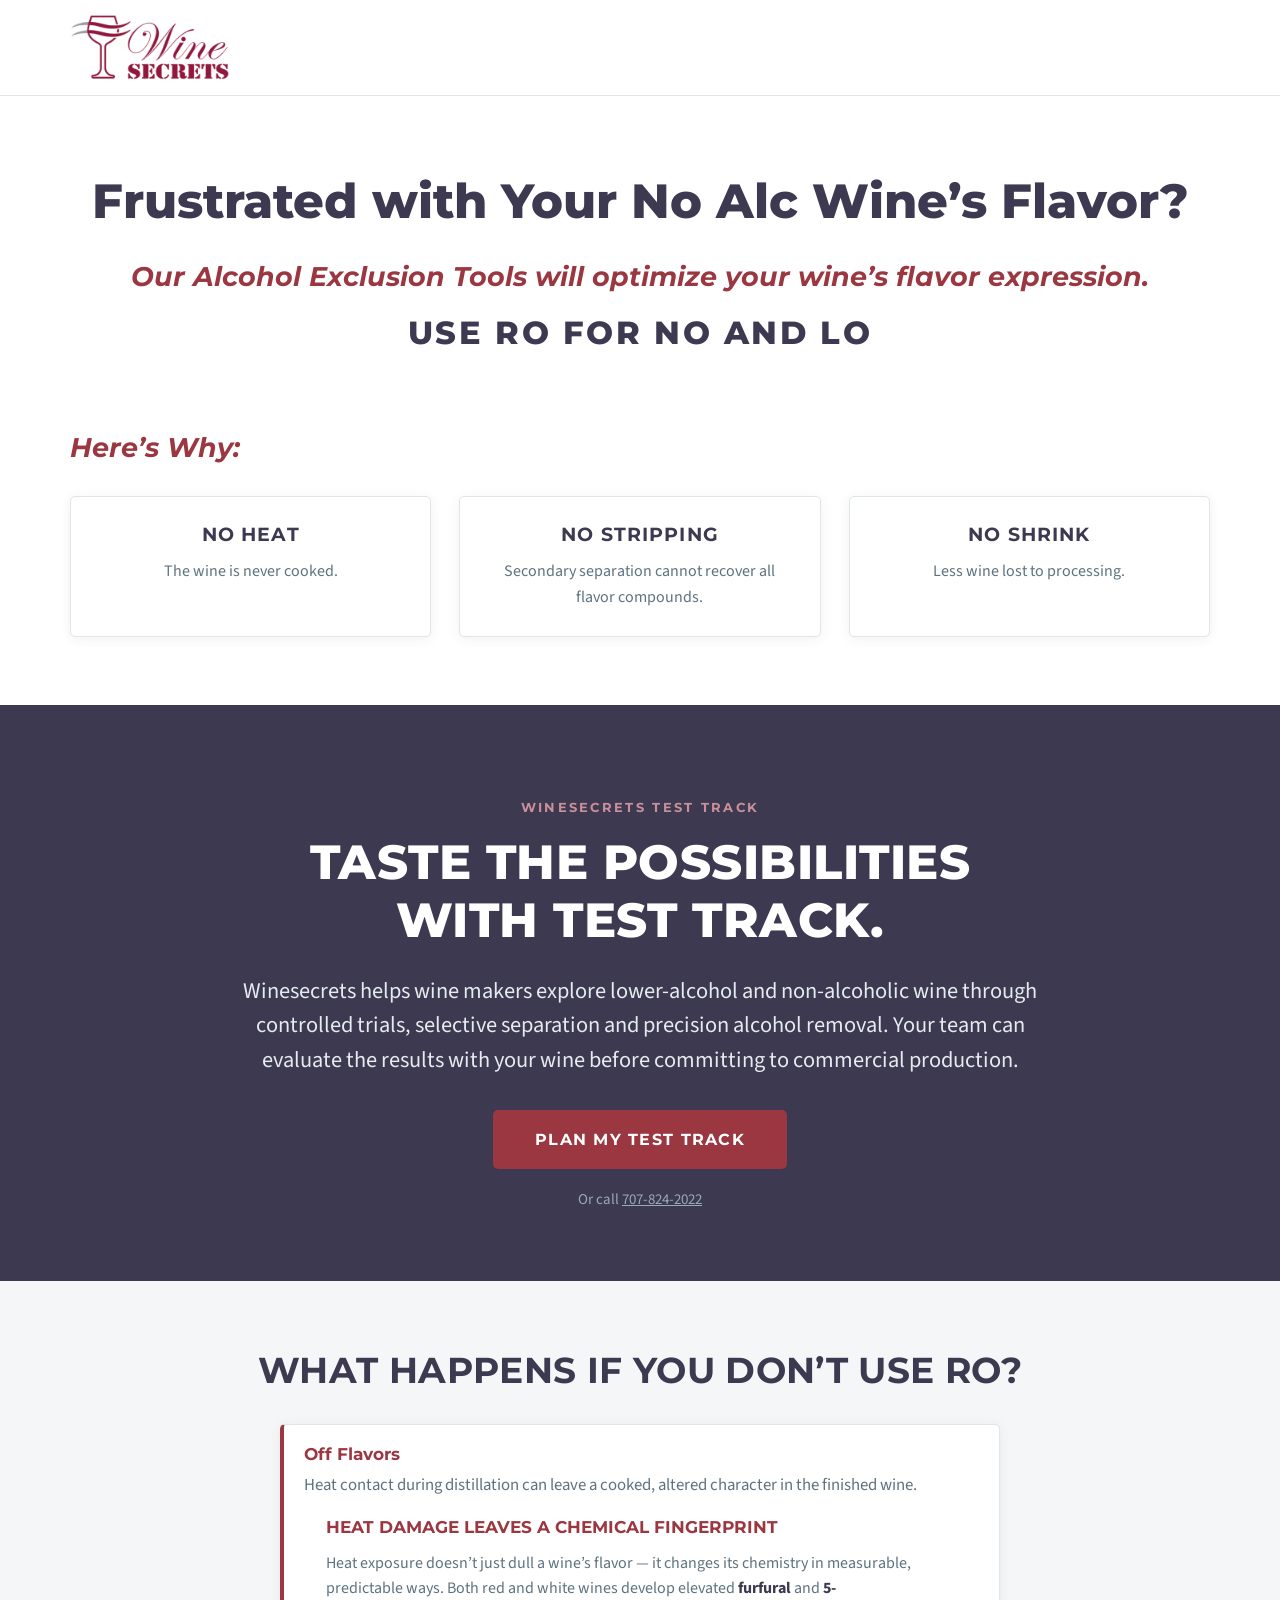
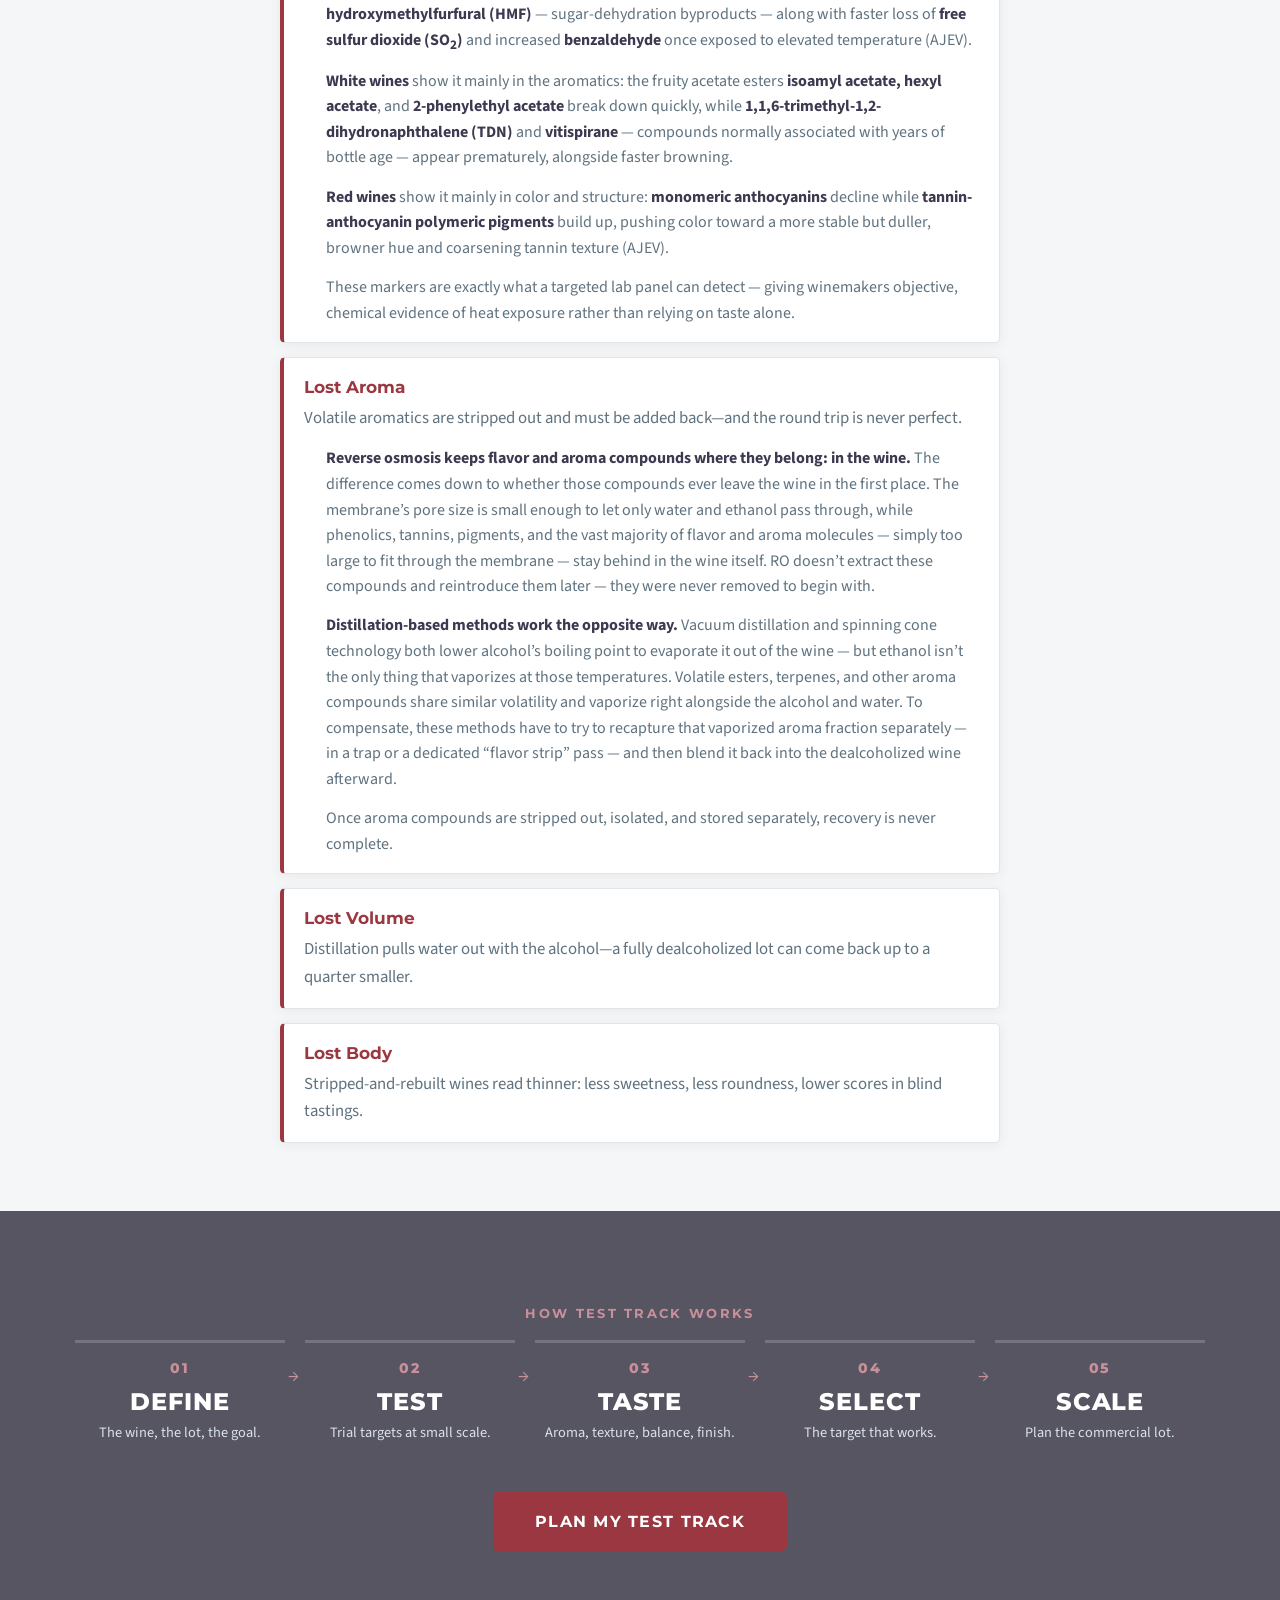
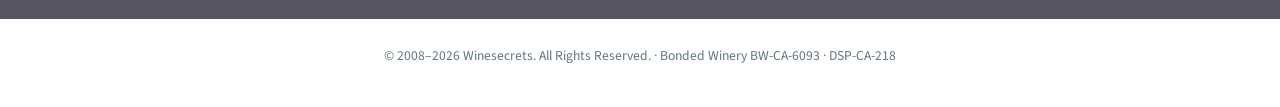
==== tools.html @ 54239012 "Sub line: 'flavor expression' Co-Authored-By: Claude Opus 5 <noreply@anthropic.com>" ====
<!DOCTYPE html>
<html lang="en">
<head>
<meta charset="utf-8">
<meta name="viewport" content="width=device-width, initial-scale=1">
<title>Alcohol Exclusion Tools | Use RO for No and Lo | Winesecrets</title>
<meta name="description" content="Dissatisfied with no-alcohol wine flavor quality? Winesecrets Alcohol Exclusion Tools: RO-based alcohol removal with no heat, no stripping, no shrink.">
<!--
  LOCAL PROTOTYPE — simplified "Alcohol Exclusion Tools" one-pager.
  Shares branding/styles with index.html. Claims marked [VERIFY ...] require signoff.
-->
<link rel="icon" type="image/svg+xml" href="assets/favicon.svg">
<link rel="icon" type="image/png" sizes="32x32" href="assets/favicon-32.png">
<link rel="apple-touch-icon" href="assets/apple-touch-icon.png">
<link rel="preconnect" href="https://fonts.googleapis.com">
<link rel="preconnect" href="https://fonts.gstatic.com" crossorigin>
<link href="https://fonts.googleapis.com/css2?family=Montserrat:wght@400;600;700;800&family=Source+Sans+3:wght@400;600;700&display=swap" rel="stylesheet">
<link rel="stylesheet" href="css/styles.css?v=20260904x">
<style>
  .ws-tools-hero { padding: clamp(44px, 6vw, 80px) 0 clamp(20px, 3vw, 36px); text-align: center; }
  .ws-tools-hero h1 {
    color: var(--ws-brand-secondary);
    font-weight: 800;
    font-size: clamp(1.7rem, 4.2vw, 3rem);
    margin-bottom: 0.5em;
  }
  .ws-tools-hero .ws-tools-sub {
    font-family: var(--font-heading);
    color: var(--ws-brand-primary);
    font-weight: 700;
    font-style: italic;
    font-size: clamp(1.21rem, 2.52vw, 1.68rem);  /* 5% up */
    margin: 0 0 0.5rem;
  }
  .ws-tools-hero .ws-tools-tag {
    font-family: var(--font-heading);
    color: var(--ws-brand-secondary);
    font-weight: 800;
    font-size: clamp(1.3rem, 3vw, 2rem);
    letter-spacing: 0.08em;
    text-transform: uppercase;
    margin: 0;
  }
  /* matches .ws-tools-sub (hero flavor line) */
  .ws-tools-why {
    text-align: left;
    margin-bottom: 0;
    font-family: var(--font-heading);
    color: var(--ws-brand-primary);
    font-weight: 700;
    font-style: italic;
    font-size: clamp(1.21rem, 2.52vw, 1.68rem);
    text-transform: none;
    letter-spacing: normal;
  }
  .ws-tools-benefits .ws-nolo-card { text-align: center; }
  .ws-tools-benefits .ws-nolo-card h3 { color: var(--ws-brand-secondary); font-size: 1.2rem; }
  .ws-tools-negatives h2 { text-align: center; }
  .ws-tools-negatives ul {
    list-style: none; margin: 2rem auto 0; padding: 0;
    max-width: 720px;
    display: grid; gap: 14px;
  }
  .ws-tools-negatives li {
    background: var(--ws-bg);
    border: 1px solid var(--ws-border);
    border-left: 4px solid var(--ws-brand-primary);
    border-radius: var(--ws-radius);
    box-shadow: var(--ws-shadow);
    padding: 16px 20px;
    font-size: 1.05rem;
  }
  /* detail copy carried inside a bullet card, below its lead-in line — indented
     so it reads as nested detail rather than a run-on of the lead line */
  .ws-tools-negatives li > h3 {
    font-family: var(--font-heading);
    color: var(--ws-brand-primary);
    font-size: 1.05rem;
    font-weight: 700;
    margin: 1.1rem 0 0.5rem;
    padding-left: 22px;
  }
  .ws-tools-negatives li > p {
    margin: 0.85rem 0 0;
    padding-left: 22px;
    line-height: 1.6;
    font-size: 1rem;
  }
  .ws-tools-negatives li p strong { color: var(--ws-brand-secondary); }
  @media (max-width: 700px) {
    .ws-tools-negatives li > h3,
    .ws-tools-negatives li > p { padding-left: 0; }
  }
  /* Direct child only: the bullet's own lead-in label ("Off Flavors", "Lost
     Aroma"). Bold terms in the detail copy sit inside <p>, so they stay inline
     instead of each breaking onto its own line. */
  .ws-tools-negatives li > strong {
    font-family: var(--font-heading);
    color: var(--ws-brand-primary);
    display: block; margin-bottom: 0.2rem;
  }
  .ws-tools-callline { font-size: 0.935rem; }  /* 10% up from .ws-nolo-microcopy */
  /* Bottom band is the middle band's blue, grayed: same 248deg hue as
     --ws-brand-secondary #3c3950, saturation 17% -> 7%, lightness 27% -> 36%. */
  .ws-tools-stepsband { background: #575562; }
  .ws-tools-stepsband .ws-nolo-testtrack__steps small { color: #dae2e7; }
  .ws-tools-footer { text-align: center; padding: 26px 0; color: var(--ws-text-muted); font-size: 0.85rem; }
</style>
</head>
<body>

<!-- ============ HEADER (minimal) ============ -->
<header class="ws-nolo-header">
  <div class="ws-nolo-header__inner">
    <a class="ws-nolo-header__logo" href="https://winesecrets.com/">
      <img src="assets/logo.png" alt="Winesecrets" width="160" height="67">
    </a>
  </div>
</header>

<main id="main">

<!-- ============ QUESTION HERO ============ -->
<section class="ws-tools-hero">
  <div class="ws-nolo-container">
    <h1>Frustrated with Your No&nbsp;Alc Wine&rsquo;s Flavor?</h1>
    <p class="ws-tools-sub">Our Alcohol Exclusion Tools will optimize your wine&rsquo;s flavor expression.</p>
    <p class="ws-tools-tag">Use RO for No and Lo</p>
  </div>
</section>

<!-- ============ THREE BENEFITS ============ -->
<section class="ws-nolo-section ws-tools-benefits" style="padding-top: clamp(20px, 3vw, 36px);">
  <div class="ws-nolo-container">
    <h2 class="ws-tools-why">Here&rsquo;s Why:</h2>
    <div class="ws-nolo-cardgrid ws-nolo-cardgrid--3">
      <article class="ws-nolo-card">
        <h3>No Heat</h3>
        <p>The wine is never cooked.</p>
      </article>
      <article class="ws-nolo-card">
        <h3>No Stripping</h3>
        <p>Secondary separation cannot recover all flavor compounds.</p>
      </article>
      <article class="ws-nolo-card">
        <h3>No Shrink</h3>
        <p>Less wine lost to processing.</p>
      </article>
    </div>
  </div>
</section>

<!-- ============ TEST TRACK ============ -->
<section class="ws-nolo-section ws-nolo-testtrack" id="test-track">
  <div class="ws-nolo-container ws-nolo-center">
    <p class="ws-nolo-eyebrow ws-nolo-eyebrow--ondark">Winesecrets Test Track</p>
    <h2 class="ws-nolo-testtrack__title">Taste the possibilities<br>with Test Track.</h2>
    <p class="ws-nolo-testtrack__lead">Winesecrets helps wine makers explore lower-alcohol and non-alcoholic wine through controlled trials, selective separation and precision alcohol removal. Your team can evaluate the results with your wine before committing to commercial production.</p>
    <button type="button" class="ws-nolo-btn ws-nolo-btn--primary ws-nolo-btn--lg ws-tools-tt-open">Plan My Test Track</button>
    <p class="ws-nolo-microcopy ws-nolo-microcopy--ondark ws-tools-callline">Or call <a href="tel:+17078242022" style="color:inherit">707-824-2022</a></p>
  </div>
</section>

<!-- ============ WHAT IF YOU DON'T USE RO ============ -->
<section class="ws-nolo-section ws-nolo-section--soft ws-tools-negatives">
  <div class="ws-nolo-container">
    <h2>What happens if you don&rsquo;t use RO?</h2>
    <!-- [VERIFY MARKETING] implicit contrast with heat-based distillation dealcoholization; no competitor tech named. -->
    <ul>
      <!-- [VERIFY MARKETING] Chemistry supplied by the client, cited to AJEV
           (Am. J. Enol. Vitic.). Confirm citations before production use. -->
      <li><strong>Off Flavors</strong>Heat contact during distillation can leave a cooked, altered character in the finished wine.
        <h3>Heat Damage Leaves a Chemical Fingerprint</h3>
        <p>Heat exposure doesn&rsquo;t just dull a wine&rsquo;s flavor &mdash; it changes its chemistry in measurable, predictable ways. Both red and white wines develop elevated <strong>furfural</strong> and <strong>5-hydroxymethylfurfural (HMF)</strong> &mdash; sugar-dehydration byproducts &mdash; along with faster loss of <strong>free sulfur dioxide (SO<sub>2</sub>)</strong> and increased <strong>benzaldehyde</strong> once exposed to elevated temperature (AJEV).</p>
        <p><strong>White wines</strong> show it mainly in the aromatics: the fruity acetate esters <strong>isoamyl acetate, hexyl acetate</strong>, and <strong>2-phenylethyl acetate</strong> break down quickly, while <strong>1,1,6-trimethyl-1,2-dihydronaphthalene (TDN)</strong> and <strong>vitispirane</strong> &mdash; compounds normally associated with years of bottle age &mdash; appear prematurely, alongside faster browning.</p>
        <p><strong>Red wines</strong> show it mainly in color and structure: <strong>monomeric anthocyanins</strong> decline while <strong>tannin-anthocyanin polymeric pigments</strong> build up, pushing color toward a more stable but duller, browner hue and coarsening tannin texture (AJEV).</p>
        <p>These markers are exactly what a targeted lab panel can detect &mdash; giving winemakers objective, chemical evidence of heat exposure rather than relying on taste alone.</p>
      </li>
      <!-- [VERIFY MARKETING] RO-vs-distillation mechanism copy supplied verbatim by
           the owner, who directed on 2026-09-08 that it run as written. NOTE: this
           names "spinning cone technology" on-page, a deliberate exception to the
           no-competitor-tech copy rule in CLAUDE.md. Do not "fix" it silently. -->
      <li><strong>Lost Aroma</strong>Volatile aromatics are stripped out and must be added back&mdash;and the round trip is never perfect.
        <p><strong>Reverse osmosis keeps flavor and aroma compounds where they belong: in the wine.</strong> The difference comes down to whether those compounds ever leave the wine in the first place. The membrane&rsquo;s pore size is small enough to let only water and ethanol pass through, while phenolics, tannins, pigments, and the vast majority of flavor and aroma molecules &mdash; simply too large to fit through the membrane &mdash; stay behind in the wine itself. RO doesn&rsquo;t extract these compounds and reintroduce them later &mdash; they were never removed to begin with.</p>
        <p><strong>Distillation-based methods work the opposite way.</strong> Vacuum distillation and spinning cone technology both lower alcohol&rsquo;s boiling point to evaporate it out of the wine &mdash; but ethanol isn&rsquo;t the only thing that vaporizes at those temperatures. Volatile esters, terpenes, and other aroma compounds share similar volatility and vaporize right alongside the alcohol and water. To compensate, these methods have to try to recapture that vaporized aroma fraction separately &mdash; in a trap or a dedicated &ldquo;flavor strip&rdquo; pass &mdash; and then blend it back into the dealcoholized wine afterward.</p>
        <p>Once aroma compounds are stripped out, isolated, and stored separately, recovery is never complete.</p>
      </li>
      <!-- [SOURCES] Volume: Foods/Compr. Rev. Food Sci. reviews (PMC12004437: SCC volume drops to ~75% at <0.5% ABV vs ~no loss for membrane routes).
           Body: Akhtar et al. 2025 review (PMC12004437) + IVES Technical Reviews sensory trials: SCC wines showed reduced sweetness/body, lower hedonic ratings; RO versions preferred blind. -->
      <li><strong>Lost Volume</strong>Distillation pulls water out with the alcohol&mdash;a fully dealcoholized lot can come back up to a quarter smaller.</li>
      <li><strong>Lost Body</strong>Stripped-and-rebuilt wines read thinner: less sweetness, less roundness, lower scores in blind tastings.</li>
    </ul>
  </div>
</section>

<!-- ============ TEST TRACK STEPS + SECOND CTA ============ -->
<section class="ws-nolo-section ws-nolo-testtrack ws-tools-stepsband">
  <div class="ws-nolo-container ws-nolo-center">
    <p class="ws-nolo-eyebrow ws-nolo-eyebrow--ondark">How Test Track Works</p>
    <ol class="ws-nolo-testtrack__steps">
      <li><span class="ws-nolo-testtrack__num" aria-hidden="true">01</span><strong>Define</strong><small>The wine, the lot, the goal.</small></li>
      <li><span class="ws-nolo-testtrack__num" aria-hidden="true">02</span><strong>Test</strong><small>Trial targets at small scale.</small></li>
      <li><span class="ws-nolo-testtrack__num" aria-hidden="true">03</span><strong>Taste</strong><small>Aroma, texture, balance, finish.</small></li>
      <li><span class="ws-nolo-testtrack__num" aria-hidden="true">04</span><strong>Select</strong><small>The target that works.</small></li>
      <li><span class="ws-nolo-testtrack__num" aria-hidden="true">05</span><strong>Scale</strong><small>Plan the commercial lot.</small></li>
    </ol>
    <button type="button" class="ws-nolo-btn ws-nolo-btn--primary ws-nolo-btn--lg ws-tools-tt-open">Plan My Test Track</button>
  </div>
</section>


</main>

<footer class="ws-tools-footer">
  <div class="ws-nolo-container">
    <p>&copy; 2008&ndash;2026 Winesecrets. All Rights Reserved. &middot; Bonded Winery BW-CA-6093 &middot; DSP-CA-218</p>
  </div>
</footer>

<dialog class="ws-nolo-modal ws-nolo-modal--testtrack" id="ws-nolo-testtrack-modal" aria-labelledby="ws-nolo-tt-title">
  <form method="dialog" class="ws-nolo-modal__close-form"><button class="ws-nolo-modal__close" aria-label="Close">&times;</button></form>
  <div class="ws-nolo-modal__body" id="ws-nolo-tt-body">
    <p class="ws-nolo-eyebrow">Winesecrets Test Track</p>
    <h3 class="ws-nolo-modal__title" id="ws-nolo-tt-title">Prototype your No/Lo wine.</h3>
    <p>Bench trials run with the same technology as full-scale treatment&mdash;so your team can taste your own wine at selected alcohol targets before committing the lot.</p>
    <form id="ws-nolo-tt-form" novalidate>
      <div class="ws-nolo-field"><label for="ws-tt-name">Name <span aria-hidden="true">*</span></label><input id="ws-tt-name" name="name" type="text" autocomplete="name" required></div>
      <div class="ws-nolo-field"><label for="ws-tt-company">Winery / Company <span aria-hidden="true">*</span></label><input id="ws-tt-company" name="company" type="text" autocomplete="organization" required></div>
      <div class="ws-nolo-field"><label for="ws-tt-email">Email <span aria-hidden="true">*</span></label><input id="ws-tt-email" name="email" type="email" autocomplete="email" required></div>
      <div class="ws-nolo-field"><label for="ws-tt-phone">Phone</label><input id="ws-tt-phone" name="phone" type="tel" autocomplete="tel"></div>
      <div class="ws-nolo-field"><label for="ws-tt-notes">About the wine and target(s)</label><textarea id="ws-tt-notes" name="notes" rows="3"></textarea></div>
      <p class="ws-nolo-error" id="ws-nolo-tt-error" role="alert" hidden>Please complete the required name, winery and email fields.</p>
      <button type="submit" class="ws-nolo-btn ws-nolo-btn--primary">Request My Test Track Kit</button>
    </form>
    <p class="ws-nolo-faq-contact">Prefer to start by phone or email? Call <a href="tel:+17078242022">707-824-2022</a> or email <a href="mailto:eric@winesecrets.com">eric@winesecrets.com</a>.</p>
  </div>
  <div class="ws-nolo-modal__body" id="ws-nolo-tt-success" hidden>
    <h3 class="ws-nolo-modal__title">Local prototype</h3>
    <p>Your Test Track request is ready. In production, this action will send your request&mdash;with your project brief attached&mdash;to Winesecrets.</p>
    <p class="ws-nolo-microcopy">Mock submission payload (also logged to the browser console):</p>
    <pre class="ws-nolo-payload" id="ws-nolo-tt-payload"></pre>
    <form method="dialog"><button class="ws-nolo-btn ws-nolo-btn--secondary">Close</button></form>
  </div>
</dialog>

<script>
/* Self-contained Test Track modal wiring (this page has no planner/visitor JS). */
(function () {
  var dlg = document.getElementById("ws-nolo-testtrack-modal");
  var form = document.getElementById("ws-nolo-tt-form");
  var body = document.getElementById("ws-nolo-tt-body");
  var success = document.getElementById("ws-nolo-tt-success");
  var err = document.getElementById("ws-nolo-tt-error");

  Array.prototype.forEach.call(document.querySelectorAll(".ws-tools-tt-open"), function (btn) {
    btn.addEventListener("click", function () {
      body.hidden = false;
      success.hidden = true;
      if (!dlg.open) {
        if (typeof dlg.showModal === "function") dlg.showModal();
        else dlg.setAttribute("open", "");
      }
      var title = document.getElementById("ws-nolo-tt-title");
      title.setAttribute("tabindex", "-1");
      title.focus();
    });
  });

  form.addEventListener("submit", function (e) {
    e.preventDefault();
    var name = form.elements.name.value.trim();
    var company = form.elements.company.value.trim();
    var email = form.elements.email.value.trim();
    if (!name || !company || !email) {
      [["name", name], ["company", company], ["email", email]].forEach(function (pair) {
        var input = form.elements[pair[0]];
        if (!pair[1]) input.setAttribute("aria-invalid", "true");
        else input.removeAttribute("aria-invalid");
        input.closest(".ws-nolo-field").classList.toggle("has-error", !pair[1]);
      });
      err.hidden = false;
      return;
    }
    err.hidden = true;
    var payload = {
      contact: { name: name, company: company, email: email, phone: form.elements.phone.value.trim(), note: form.elements.notes.value.trim() },
      campaign: "use-ro-for-lo-or-no",
      source: "alcohol-exclusion-tools"
    };
    console.log("MOCK SUBMISSION", payload);
    body.hidden = true;
    success.hidden = false;
    document.getElementById("ws-nolo-tt-payload").textContent = JSON.stringify(payload, null, 2);
    form.reset();
  });
})();
</script>

</body>
</html>
---- css/styles.css ----
/* ============================================================
   Winesecrets — Use RO for Lo or No — prototype styles
   Brand tokens sampled from winesecrets.com production CSS
   (2026-08-11). Re-verify values during WordPress integration.
   All campaign classes are namespaced ws-nolo- per spec §41.
   ============================================================ */

:root {
  /* Sampled from production site */
  --ws-brand-primary: #9b3741;        /* Winesecrets burgundy (logo, h3) */
  --ws-brand-primary-dark: #7e2c35;
  --ws-brand-secondary: #3c3950;      /* heading slate */
  --ws-text: #5f727f;                 /* body slate-gray */
  --ws-text-muted: #64757f;           /* darkened from sampled #99a9b5 to pass 4.5:1 AA on white and #f4f6f7 */
  --ws-muted-on-dark: #99a9b5;        /* original sampled muted — dark footer only */
  --ws-bg: #ffffff;
  --ws-bg-soft: #f4f6f7;
  --ws-bg-softer: #f0f3f2;
  --ws-border: #dfe5e8;
  --ws-border-strong: #d4dee1;
  --ws-accent: #9b3741;
  --ws-focus: #3858e9;                /* accessible focus ring */
  --ws-blue: #2e6fd6;                 /* hero statement blue */

  --font-heading: "Montserrat", "Helvetica Neue", Arial, sans-serif;
  --font-body: "Source Sans 3", "Source Sans Pro", Arial, sans-serif;

  --ws-container: 1220px;
  --ws-reading: 740px;
  --ws-radius: 5px;
  --ws-shadow: 0 2px 12px rgba(60, 57, 80, 0.07);
  --ws-section-pad: clamp(36px, 5.5vw, 68px); /* compressed from 48–104px to shorten total scroll */
}

/* ---------- reset-ish ---------- */
*, *::before, *::after { box-sizing: border-box; }
/* JS-managed hidden must always win over layout display rules
   (e.g. .ws-nolo-subfields--row { display:flex }). */
[hidden] { display: none !important; }
html { scroll-behavior: smooth; }
@media (prefers-reduced-motion: reduce) {
  html { scroll-behavior: auto; }
  *, *::before, *::after { animation-duration: 0.001s !important; transition-duration: 0.001s !important; }
}
body {
  margin: 0;
  font-family: var(--font-body);
  font-size: 1.125rem;
  line-height: 1.65;
  color: var(--ws-text);
  background: var(--ws-bg);
  -webkit-font-smoothing: antialiased;
}
img { max-width: 100%; height: auto; }
h1, h2, h3, h4 { font-family: var(--font-heading); line-height: 1.2; margin: 0 0 0.6em; }
h2 {
  color: var(--ws-brand-secondary);
  text-transform: uppercase;
  font-weight: 700;
  font-size: clamp(1.5rem, 3.4vw, 2.25rem);
  letter-spacing: 0.01em;
}
h3 {
  color: var(--ws-brand-primary);
  text-transform: uppercase;
  font-weight: 400;
  font-size: clamp(1.05rem, 2.2vw, 1.4rem);
}
h4 { color: var(--ws-brand-secondary); text-transform: uppercase; font-weight: 700; font-size: 1.05rem; letter-spacing: 0.04em; }
p { margin: 0 0 1em; }
a { color: var(--ws-brand-primary); }
a:hover { color: var(--ws-brand-primary-dark); }
ul { padding-left: 1.3em; }

:focus-visible {
  outline: 3px solid var(--ws-focus);
  outline-offset: 2px;
  border-radius: 2px;
}

.ws-nolo-visually-hidden {
  position: absolute; width: 1px; height: 1px;
  margin: -1px; padding: 0; border: 0;
  clip: rect(0 0 0 0); overflow: hidden; white-space: nowrap;
}
.ws-nolo-skip {
  position: absolute; left: 8px; top: -48px;
  background: var(--ws-brand-secondary); color: #fff;
  padding: 10px 18px; z-index: 100; border-radius: 0 0 4px 4px;
  transition: top 0.15s ease;
}
.ws-nolo-skip:focus { top: 0; color: #fff; }

/* ---------- layout ---------- */
.ws-nolo-container { max-width: var(--ws-container); margin: 0 auto; padding: 0 clamp(18px, 4vw, 40px); }
.ws-nolo-container--narrow { max-width: 900px; }
.ws-nolo-section { padding: var(--ws-section-pad) 0; }
.ws-nolo-section--soft { background: var(--ws-bg-soft); }
.ws-nolo-center { text-align: center; margin-top: 1.5rem; }
.ws-nolo-lead { font-size: 1.22rem; max-width: var(--ws-reading); }
.ws-nolo-center .ws-nolo-lead { margin-left: auto; margin-right: auto; }
.ws-nolo-prose { max-width: var(--ws-reading); }
.ws-nolo-microcopy { font-size: 0.85rem; color: var(--ws-text-muted); max-width: var(--ws-reading); margin-top: 1.2rem; }
.ws-nolo-eyebrow {
  font-family: var(--font-heading);
  font-size: 0.8rem; font-weight: 700;
  letter-spacing: 0.18em; text-transform: uppercase;
  color: var(--ws-brand-primary);
  margin-bottom: 1rem;
}
.ws-nolo-pullquote {
  font-family: var(--font-heading);
  color: var(--ws-brand-secondary);
  font-size: clamp(1.2rem, 2.6vw, 1.6rem);
  font-weight: 600;
  border-left: 4px solid var(--ws-brand-primary);
  padding-left: 1rem;
  margin: 1.6rem 0 2rem;
  max-width: var(--ws-reading);
}
.ws-nolo-subtitle { margin-top: -0.4rem; margin-bottom: 1.4rem; }
.ws-nolo-lead--center { margin-left: auto; margin-right: auto; }

/* ---------- buttons ---------- */
.ws-nolo-btn {
  display: inline-block;
  font-family: var(--font-heading);
  font-weight: 700;
  font-size: 0.85rem;
  letter-spacing: 0.08em;
  text-transform: uppercase;
  text-decoration: none;
  text-align: center;
  border-radius: var(--ws-radius);
  border: 2px solid transparent;
  padding: 14px 26px;
  min-height: 44px;
  cursor: pointer;
  transition: background-color 0.18s ease, color 0.18s ease, border-color 0.18s ease;
}
.ws-nolo-btn--primary { background: var(--ws-brand-primary); color: #fff; border-color: var(--ws-brand-primary); }
.ws-nolo-btn--primary:hover { background: var(--ws-brand-primary-dark); border-color: var(--ws-brand-primary-dark); color: #fff; }
.ws-nolo-btn--secondary { background: transparent; color: var(--ws-brand-secondary); border-color: var(--ws-brand-secondary); }
.ws-nolo-btn--secondary:hover { background: var(--ws-brand-secondary); color: #fff; }
.ws-nolo-btn--ghost { background: transparent; color: var(--ws-brand-primary); border-color: var(--ws-border-strong); font-weight: 600; }
.ws-nolo-btn--ghost:hover { border-color: var(--ws-brand-primary); }
.ws-nolo-btn--text { background: none; border: none; color: var(--ws-brand-primary); padding: 10px 0; min-height: 44px; }
.ws-nolo-btn--text:hover { color: var(--ws-brand-primary-dark); text-decoration: underline; }
.ws-nolo-btn--sm { padding: 9px 16px; min-height: 44px; font-size: 0.78rem; }

/* ---------- header ---------- */
.ws-nolo-header { border-bottom: 1px solid var(--ws-border); background: var(--ws-bg); }
.ws-nolo-header__inner {
  max-width: var(--ws-container); margin: 0 auto;
  padding: 14px clamp(18px, 4vw, 40px);
  display: flex; align-items: center; gap: 24px; flex-wrap: wrap;
}
.ws-nolo-header__logo img { display: block; width: 160px; height: auto; }
.ws-nolo-header__nav { margin-left: auto; }
.ws-nolo-header__nav ul {
  list-style: none; display: flex; align-items: center;
  gap: clamp(10px, 1.8vw, 26px); margin: 0; padding: 0; flex-wrap: wrap;
}
.ws-nolo-header__nav a:not(.ws-nolo-btn) {
  font-size: 1rem; color: var(--ws-text); text-decoration: none; padding: 8px 2px; display: inline-block;
}
.ws-nolo-header__nav a:not(.ws-nolo-btn):hover,
.ws-nolo-header__nav a[aria-current="page"] { color: var(--ws-brand-primary); }
.ws-nolo-header__toggle { display: none; }

@media (max-width: 880px) {
  .ws-nolo-header__toggle {
    display: inline-flex; align-items: center; gap: 8px;
    margin-left: auto;
    background: none; border: 1px solid var(--ws-border-strong);
    border-radius: var(--ws-radius); padding: 10px 14px;
    font-family: var(--font-heading); font-size: 0.85rem;
    text-transform: uppercase; letter-spacing: 0.06em; color: var(--ws-brand-secondary);
    cursor: pointer; min-height: 44px;
  }
  .ws-nolo-header__toggle-bar {
    display: inline-block; width: 18px; height: 2px; background: currentColor;
    box-shadow: 0 -5px 0 currentColor, 0 5px 0 currentColor;
  }
  .ws-nolo-header__nav { display: none; width: 100%; }
  .ws-nolo-header__nav.is-open { display: block; }
  .ws-nolo-header__nav ul { flex-direction: column; align-items: stretch; gap: 0; padding: 8px 0; }
  .ws-nolo-header__nav a:not(.ws-nolo-btn) { padding: 12px 4px; border-top: 1px solid var(--ws-border); display: block; }
  .ws-nolo-header__nav .ws-nolo-btn { margin: 12px 0 4px; }
}

/* ---------- hero ---------- */
.ws-nolo-hero { padding: clamp(36px, 5vw, 64px) 0 clamp(28px, 4vw, 48px); }
.ws-nolo-hero__grid {
  display: grid; grid-template-columns: minmax(0, 1.1fr) minmax(0, 1fr);
  gap: clamp(28px, 5vw, 60px); align-items: stretch;
}
.ws-nolo-hero__quality-lorem {
  color: var(--ws-blue);
  font-size: 1.3rem;
  line-height: 1.5;
  margin: 0 0 1.1rem;
  max-width: 46em;
}
.ws-nolo-hero__ctas .ws-nolo-btn { font-size: 0.9rem; padding: 14px 20px; white-space: nowrap; }
.ws-nolo-hero__kicker { text-align: left; }
.ws-nolo-hero__kicker .ws-nolo-eyebrow {
  font-size: clamp(1.05rem, 1.8vw, 1.3rem);
  margin-bottom: 0.8rem;
}
.ws-nolo-hero__intro {
  font-size: 1.35rem;
  margin: 0 0 clamp(20px, 3vw, 34px);
}
.ws-nolo-hero__title {
  color: var(--ws-brand-secondary);
  text-transform: uppercase;
  font-weight: 800;
  font-size: clamp(1.5rem, 4.6vw, 3.2rem);
  letter-spacing: 0.01em;
  margin-bottom: 0.35em;
  white-space: nowrap; /* keep "USE RO FOR LO OR NO" on one line */
}
.ws-nolo-hero__subhead {
  font-family: var(--font-heading);
  color: var(--ws-brand-primary);
  font-size: clamp(1.15rem, 2.6vw, 1.5rem);
  font-weight: 600;
  margin-bottom: 1.2em;
}
.ws-nolo-hero__quality { margin: 0 0 0.2rem; }
.ws-nolo-hero__quality-label {
  font-family: var(--font-heading);
  font-size: 1.3rem; font-weight: 600;
  line-height: 1.5;
  color: var(--ws-blue);
  margin-bottom: 0.8rem;
  max-width: 46em;
}
.ws-nolo-hero__quality-label strong {
  color: inherit;
  font-weight: 800;
}
.ws-nolo-hero__benefits {
  list-style: none; margin: 0; padding: 0;
  display: grid; grid-template-columns: repeat(3, minmax(0, 1fr));
  gap: 12px;
}
/* inside the two-column hero the trio stacks as rows beside the device */
.ws-nolo-hero__copy { display: flex; flex-direction: column; }
.ws-nolo-hero__quality { display: flex; flex-direction: column; flex: 1 1 auto; }
.ws-nolo-hero__grid .ws-nolo-hero__benefits {
  grid-template-columns: 1fr; gap: 16px;
  flex: 1 1 auto; grid-auto-rows: 1fr;
  margin-top: 2.3rem;
}
.ws-nolo-hero__grid .ws-nolo-hero__benefits li {
  width: 60%;
  justify-self: center;
  padding: 16px 18px;
  display: flex; flex-direction: column; align-items: center; justify-content: center;
  text-align: center;
}
.ws-nolo-hero__grid .ws-nolo-hero__benefits strong { display: block; margin: 0 0 0.3rem; }
.ws-nolo-hero__grid .ws-nolo-hero__benefits span { display: block; }
.ws-nolo-hero__benefits li {
  text-align: left;
  background: var(--ws-bg);
  border: 1px solid var(--ws-border);
  border-radius: var(--ws-radius);
  box-shadow: var(--ws-shadow);
  padding: 12px 14px;
}
.ws-nolo-hero__benefits strong {
  display: block;
  font-family: var(--font-heading);
  color: var(--ws-brand-secondary);
  font-size: 1.15rem;
  margin-bottom: 0.25rem;
}
.ws-nolo-hero__benefits span { display: block; font-size: 1.02rem; line-height: 1.45; }

.ws-nolo-hero__ctas { display: flex; gap: 14px; flex-wrap: nowrap; justify-content: center; margin: clamp(24px, 3.5vw, 40px) 0 0.8rem; }
.ws-nolo-hero__ctas--center { justify-content: center; }

.ws-nolo-hero__visual { display: flex; justify-content: center; align-items: stretch; }
.ws-nolo-hero__device {
  display: flex; flex-direction: column;
  width: 100%;
  background: var(--ws-bg-soft);
  border: 1px solid var(--ws-border);
  border-radius: 10px;
  box-shadow: var(--ws-shadow);
  padding: clamp(28px, 4vw, 52px) clamp(32px, 5vw, 64px);
  text-align: center;
  min-width: min(320px, 100%);
}
.ws-nolo-hero__device-stack {
  flex: 1 1 auto;
  display: flex; flex-direction: column; justify-content: center;
}
.ws-nolo-hero__device-row {
  font-family: var(--font-heading);
  text-transform: uppercase;
  color: var(--ws-text-muted);
  font-size: clamp(1.45rem, 2.6vw, 1.85rem);
  letter-spacing: 0.14em;
  animation: ws-nolo-fadein 0.6s ease both;
}
.ws-nolo-hero__device-row:nth-of-type(2) { animation-delay: 0.25s; }
.ws-nolo-hero__device-row:nth-of-type(3) { animation-delay: 0.5s; }
.ws-nolo-hero__device-mark {
  color: var(--ws-brand-primary);
  font-weight: 800;
  font-size: clamp(3rem, 6vw, 4.5rem);
  letter-spacing: 0.06em;
  vertical-align: middle;
}
.ws-nolo-hero__device-arrow { color: var(--ws-border-strong); font-size: 1.75rem; line-height: 1.6; }
.ws-nolo-hero__device-caption {
  margin-top: auto; padding-top: 14px;
  border-top: 1px solid var(--ws-border-strong);
  font-family: var(--font-heading);
  font-size: 1.05rem; letter-spacing: 0.14em; text-transform: uppercase;
  color: var(--ws-text-muted);
}
@keyframes ws-nolo-fadein { from { opacity: 0; transform: translateY(6px); } to { opacity: 1; transform: none; } }

/* ---------- welcome-back callout ---------- */
.ws-nolo-welcome {
  margin-top: 28px;
  border: 1px solid var(--ws-border-strong);
  border-left: 4px solid var(--ws-brand-primary);
  border-radius: var(--ws-radius);
  background: var(--ws-bg-soft);
  padding: 16px 20px;
  display: flex; align-items: center; gap: 18px; flex-wrap: wrap;
}
.ws-nolo-welcome p { margin: 0; font-family: var(--font-heading); font-weight: 600; color: var(--ws-brand-secondary); }

/* ---------- cards ---------- */
.ws-nolo-cardgrid { display: grid; gap: clamp(18px, 2.5vw, 28px); margin-top: 2rem; }
.ws-nolo-cardgrid--3 { grid-template-columns: repeat(3, minmax(0, 1fr)); }
.ws-nolo-market__shift { margin-top: 2.2rem; max-width: none; }
.ws-nolo-market__punch { margin: 0.4rem 0 0; text-align: right; }
.ws-nolo-card {
  background: var(--ws-bg);
  border: 1px solid var(--ws-border);
  border-radius: var(--ws-radius);
  box-shadow: var(--ws-shadow);
  padding: 26px 24px;
}
.ws-nolo-card h3 { font-size: 1rem; font-weight: 700; letter-spacing: 0.06em; }
.ws-nolo-card p { margin-bottom: 0; font-size: 1rem; }

@media (max-width: 720px) {
  .ws-nolo-cardgrid--3 { grid-template-columns: 1fr; }
}

/* ---------- "Why RO?" optional aside (boxed, between hero and market) ---------- */
.ws-nolo-aside { padding: 0 0 clamp(28px, 4vw, 44px); }
.ws-nolo-collapse.ws-nolo-collapse--aside {
  background: var(--ws-bg-soft);
  border: 1px solid var(--ws-border-strong);
  border-left: 4px solid var(--ws-brand-primary);
  border-radius: var(--ws-radius);
  padding: 4px 22px;
  max-width: min(820px, 100%); /* ~2/3 of the 1220px container */
  margin: 0 auto; /* centered */
}
.ws-nolo-collapse--aside > summary { padding: 12px 0; align-items: center; }
.ws-nolo-collapse--aside > summary h2 {
  font-size: 1.05rem;
  letter-spacing: 0.06em;
}
.ws-nolo-collapse--aside .ws-nolo-collapse__hint { font-size: 0.8rem; color: var(--ws-text-muted); }
.ws-nolo-collapse--aside .ws-nolo-collapse__body { padding-bottom: 18px; }
.ws-nolo-collapse--aside .ws-nolo-diagram li { background: var(--ws-bg); }
.ws-nolo-collapse--aside .ws-nolo-callout { background: var(--ws-bg); }

/* ---------- collapsible section ("Why RO?") ---------- */
.ws-nolo-collapse { max-width: none; }
.ws-nolo-collapse > summary {
  list-style: none;
  cursor: pointer;
  display: flex; align-items: baseline; gap: 16px; flex-wrap: wrap;
  min-height: 44px;
}
.ws-nolo-collapse > summary::-webkit-details-marker { display: none; }
.ws-nolo-collapse > summary h2 { margin: 0; }
.ws-nolo-collapse > summary::after {
  content: "▾";
  color: var(--ws-brand-primary);
  font-size: 1.2rem;
  transition: transform 0.18s ease;
  margin-left: auto;
}
.ws-nolo-collapse[open] > summary::after { transform: rotate(180deg); }
.ws-nolo-collapse > summary:hover h2 { color: var(--ws-brand-primary); }
.ws-nolo-collapse__hint {
  font-family: var(--font-heading);
  color: var(--ws-brand-primary);
  text-transform: uppercase;
  font-size: 0.95rem;
}
.ws-nolo-collapse__body { padding-top: 1.4rem; }

/* ---------- target explorer ---------- */
.ws-nolo-explorer { margin-top: 2rem; }
.ws-nolo-explorer__controls { display: flex; flex-wrap: wrap; gap: 10px; justify-content: center; }
.ws-nolo-explorer__btn {
  font-family: var(--font-heading);
  font-weight: 700; font-size: 0.95rem; letter-spacing: 0.04em;
  padding: 12px 20px; min-height: 44px; min-width: 44px;
  background: var(--ws-bg);
  color: var(--ws-brand-secondary);
  border: 2px solid var(--ws-border-strong);
  border-radius: var(--ws-radius);
  cursor: pointer;
  transition: background-color 0.18s ease, color 0.18s ease, border-color 0.18s ease;
}
.ws-nolo-explorer__btn:hover { border-color: var(--ws-brand-primary); color: var(--ws-brand-primary); }
.ws-nolo-explorer__btn[aria-pressed="true"] {
  background: var(--ws-brand-primary);
  border-color: var(--ws-brand-primary);
  color: #fff;
}
.ws-nolo-explorer__panel { margin-top: 22px; }
.ws-nolo-explorer__hint { color: var(--ws-text-muted); font-style: italic; }
.ws-nolo-explorer__content {
  background: var(--ws-bg);
  border: 1px solid var(--ws-border);
  border-radius: var(--ws-radius);
  box-shadow: var(--ws-shadow);
  padding: clamp(22px, 3vw, 34px);
  max-width: 860px;
  margin-left: auto; margin-right: auto;
  text-align: left;
  animation: ws-nolo-fadein 0.25s ease both;
}
.ws-nolo-explorer__content h3 { font-weight: 700; font-size: 1.15rem; }
.ws-nolo-explorer__qtitle {
  font-family: var(--font-heading);
  font-size: 0.78rem; font-weight: 700; letter-spacing: 0.14em;
  text-transform: uppercase; color: var(--ws-text-muted); margin-bottom: 0.4rem;
}
.ws-nolo-explorer__content ul { margin: 0 0 1rem; }
.ws-nolo-explorer__content li { margin-bottom: 0.25em; }
.ws-nolo-explorer__next { margin-bottom: 0; }
.ws-nolo-explorer__cta { margin-top: 20px; }

/* final-CTA direct-contact line: larger than standard microcopy */
.ws-nolo-final__contact { font-size: 1.15rem; }

/* ---------- test track (focal dark band) ---------- */
.ws-nolo-testtrack { background: var(--ws-brand-secondary); color: #e6ebef; }
.ws-nolo-eyebrow--ondark { color: #c9909a; }
.ws-nolo-testtrack__title {
  color: #fff;
  font-size: clamp(1.9rem, 4.5vw, 3rem);
  font-weight: 800;
  margin-bottom: 0.5em;
}
.ws-nolo-testtrack__lead {
  font-size: clamp(1.15rem, 2.4vw, 1.4rem);
  line-height: 1.55;
  max-width: 820px;
  margin: 0 auto 2rem;
}
.ws-nolo-testtrack__lead a { color: #fff; }
.ws-nolo-testtrack__lead a:hover { color: #c9909a; }
.ws-nolo-testtrack__steps {
  list-style: none; padding: 0;
  margin: 0 auto 2.2rem;
  display: flex; justify-content: center; align-items: stretch;
  gap: clamp(10px, 2vw, 20px);
  flex-wrap: wrap;
}
.ws-nolo-testtrack__steps li {
  flex: 1 1 150px;
  max-width: 210px;
  display: flex; flex-direction: column; align-items: center; gap: 2px;
  padding: 14px 10px;
  border-top: 3px solid rgba(255, 255, 255, 0.18);
  position: relative;
}
.ws-nolo-testtrack__steps li::after {
  content: "→";
  position: absolute; right: -14px; top: 18px;
  color: #c9909a; font-size: 1.1rem;
}
.ws-nolo-testtrack__steps li:last-child::after { content: none; }
.ws-nolo-testtrack__num {
  font-family: var(--font-heading);
  font-weight: 800; font-size: 0.85rem;
  color: #c9909a; letter-spacing: 0.14em;
}
.ws-nolo-testtrack__steps strong {
  font-family: var(--font-heading);
  font-weight: 800; text-transform: uppercase;
  font-size: clamp(1.15rem, 2.2vw, 1.5rem);
  color: #fff; letter-spacing: 0.04em;
}
.ws-nolo-testtrack__steps small { font-size: 0.9rem; color: var(--ws-muted-on-dark); line-height: 1.35; }
.ws-nolo-microcopy--ondark { color: var(--ws-muted-on-dark); margin: 1.2rem auto 0; text-align: center; }
.ws-nolo-btn--lg { font-size: 1rem; padding: 18px 40px; }
@media (max-width: 720px) {
  .ws-nolo-testtrack__steps { gap: 6px; }
  .ws-nolo-testtrack__steps li { flex: 1 1 100%; max-width: none; flex-direction: row; align-items: baseline; gap: 12px; border-top: none; border-bottom: 1px solid rgba(255, 255, 255, 0.14); padding: 12px 4px; text-align: left; }
  .ws-nolo-testtrack__steps li::after { content: none; }
  .ws-nolo-testtrack__steps small { margin-left: auto; text-align: right; }
}

/* ---------- process diagram ---------- */
.ws-nolo-diagram {
  list-style: none; padding: 0; margin: 2.2rem 0;
  display: flex; align-items: stretch; flex-wrap: wrap; gap: 8px;
}
.ws-nolo-diagram li {
  flex: 1 1 130px;
  display: flex; align-items: center; justify-content: center;
  text-align: center;
  background: var(--ws-bg);
  border: 1px solid var(--ws-border-strong);
  border-radius: var(--ws-radius);
  padding: 16px 10px;
  font-family: var(--font-heading);
  font-size: 0.82rem; font-weight: 700;
  letter-spacing: 0.08em; text-transform: uppercase;
  color: var(--ws-brand-secondary);
  position: relative;
}
.ws-nolo-diagram li:not(:last-child)::after {
  content: "→";
  position: absolute; right: -12px; top: 50%;
  transform: translateY(-50%);
  color: var(--ws-brand-primary);
  font-size: 1rem; z-index: 1;
}
.ws-nolo-diagram li:last-child { background: var(--ws-brand-primary); border-color: var(--ws-brand-primary); color: #fff; }
@media (max-width: 880px) {
  .ws-nolo-diagram { flex-direction: column; }
  .ws-nolo-diagram li:not(:last-child)::after {
    content: "↓"; right: auto; left: 50%; top: auto; bottom: -16px;
    transform: translateX(-50%);
  }
  .ws-nolo-diagram li { margin-bottom: 10px; }
}

.ws-nolo-callout {
  border-left: 4px solid var(--ws-brand-primary);
  background: var(--ws-bg);
  border-radius: 0 var(--ws-radius) var(--ws-radius) 0;
  padding: 16px 20px;
  max-width: var(--ws-reading);
  margin: 1.6rem 0;
}
.ws-nolo-callout p { margin: 0; font-family: var(--font-heading); font-weight: 600; color: var(--ws-brand-secondary); }

/* ---------- details / accordion ---------- */
.ws-nolo-details {
  border: 1px solid var(--ws-border);
  border-radius: var(--ws-radius);
  background: var(--ws-bg);
  margin-bottom: 10px;
  max-width: 860px;
}
.ws-nolo-details summary {
  cursor: pointer;
  padding: 16px 20px;
  font-family: var(--font-heading);
  font-weight: 600;
  color: var(--ws-brand-secondary);
  list-style-position: inside;
}
.ws-nolo-details summary:hover { color: var(--ws-brand-primary); }
.ws-nolo-details[open] summary { border-bottom: 1px solid var(--ws-border); }
.ws-nolo-details > p, .ws-nolo-details > div { padding: 14px 20px; margin: 0; }
.ws-nolo-details__body p { margin: 0 0 0.6em; }
.ws-nolo-details__body p:last-child { margin-bottom: 0; }
.ws-nolo-accordion { margin-top: 1.8rem; }

/* ---------- FAQ ask-a-question box ---------- */
.ws-nolo-ask { display: flex; gap: 10px; flex-wrap: wrap; margin: 1.8rem 0 1.2rem; }
.ws-nolo-ask input {
  flex: 1 1 300px;
  font-family: var(--font-body);
  font-size: 1.05rem;
  color: var(--ws-brand-secondary);
  background: var(--ws-bg);
  border: 2px solid var(--ws-border-strong);
  border-radius: var(--ws-radius);
  padding: 13px 16px;
  min-height: 52px;
}
.ws-nolo-ask input:focus { outline: 3px solid var(--ws-focus); outline-offset: 1px; border-color: var(--ws-brand-secondary); }
.ws-nolo-ask input::placeholder { color: var(--ws-text-muted); }
.ws-nolo-ask__results { max-width: 860px; }
.ws-nolo-answer {
  background: var(--ws-bg-soft);
  border: 1px solid var(--ws-border);
  border-left: 4px solid var(--ws-brand-primary);
  border-radius: var(--ws-radius);
  padding: 18px 22px;
  margin-bottom: 12px;
  animation: ws-nolo-fadein 0.2s ease both;
}
.ws-nolo-answer__label {
  font-family: var(--font-heading);
  font-size: 0.72rem; font-weight: 700;
  letter-spacing: 0.16em; text-transform: uppercase;
  color: var(--ws-text-muted);
  margin-bottom: 0.3rem;
}
.ws-nolo-answer__label--related { margin: 1.1rem 0 0.5rem; }
.ws-nolo-answer__q {
  font-family: var(--font-heading);
  font-weight: 700;
  color: var(--ws-brand-secondary);
  margin-bottom: 0.5rem;
}
.ws-nolo-answer p:last-of-type { margin-bottom: 0; }
.ws-nolo-answer--miss .ws-nolo-btn { margin-top: 12px; }
.ws-nolo-faq-contact {
  margin: 0.9rem 0 0;
  padding: 10px 14px;
  background: var(--ws-bg);
  border: 1px solid var(--ws-border);
  border-left: 3px solid var(--ws-brand-primary);
  border-radius: 0 var(--ws-radius) var(--ws-radius) 0;
  font-size: 0.95rem;
}
.ws-nolo-answer .ws-nolo-faq-contact { background: var(--ws-bg); }
.ws-nolo-details .ws-nolo-faq-contact { background: var(--ws-bg-soft); }
.ws-nolo-faq-browse-title {
  font-family: var(--font-heading);
  font-size: 0.78rem; font-weight: 700;
  letter-spacing: 0.16em; text-transform: uppercase;
  color: var(--ws-text-muted);
  margin: 2rem 0 0.8rem;
}
.ws-nolo-faqgroup {
  border: 1px solid var(--ws-border);
  border-radius: var(--ws-radius);
  background: var(--ws-bg);
  margin-bottom: 10px;
  max-width: 860px;
}
.ws-nolo-faqgroup > summary {
  cursor: pointer;
  padding: 15px 20px;
  font-family: var(--font-heading);
  font-weight: 700;
  color: var(--ws-brand-secondary);
  list-style-position: inside;
}
.ws-nolo-faqgroup > summary:hover { color: var(--ws-brand-primary); }
.ws-nolo-faqgroup__count {
  display: inline-block;
  margin-left: 10px;
  min-width: 24px; text-align: center;
  background: var(--ws-bg-soft);
  border: 1px solid var(--ws-border-strong);
  border-radius: 12px;
  font-size: 0.75rem; font-weight: 600;
  color: var(--ws-text);
  padding: 1px 8px;
}
.ws-nolo-faqgroup[open] > summary { border-bottom: 1px solid var(--ws-border); }
.ws-nolo-faqgroup__body { padding: 12px 14px; }
.ws-nolo-faqgroup__body .ws-nolo-details { background: var(--ws-bg-soft); }

/* ---------- planner band (burgundy showcase; planner itself opens in modal) ---------- */
.ws-nolo-planner-band {
  background: var(--ws-brand-primary);
  color: #f3dfe1;
  padding: clamp(32px, 5vw, 56px) 0;
}
.ws-nolo-eyebrow--onburgundy { color: #e8bcc2; }
.ws-nolo-planner-band__title {
  color: #fff;
  font-size: clamp(1.7rem, 4vw, 2.6rem);
  font-weight: 800;
  margin-bottom: 0.4em;
}
.ws-nolo-planner-band__lead {
  font-size: clamp(1.05rem, 2.2vw, 1.25rem);
  line-height: 1.55;
  max-width: 720px;
  margin: 0 auto 1.6rem;
}
.ws-nolo-planner-band__note { color: #e8bcc2; margin: 1rem auto 0; text-align: center; }
.ws-nolo-btn--inverse { background: #fff; color: var(--ws-brand-primary); border-color: #fff; }
.ws-nolo-btn--inverse:hover { background: var(--ws-brand-secondary); border-color: var(--ws-brand-secondary); color: #fff; }

/* ---------- planner (lives inside the planner modal) ---------- */
.ws-nolo-planner { margin-top: 1.2rem; }
.ws-nolo-planner__storage-note {
  background: #fdf3e7; border: 1px solid #eccf9d; border-radius: var(--ws-radius);
  color: #7a5a1f; padding: 12px 16px; font-size: 0.95rem;
}
.ws-nolo-progress {
  list-style: none; display: flex; gap: 4px;
  padding: 0; margin: 0 0 26px; counter-reset: none;
}
.ws-nolo-progress__item {
  flex: 1; text-align: center; position: relative;
  padding: 10px 4px 12px;
  border-bottom: 3px solid var(--ws-border-strong);
  font-family: var(--font-heading);
}
.ws-nolo-progress__item.is-current { border-bottom-color: var(--ws-brand-primary); }
.ws-nolo-progress__item.is-done { border-bottom-color: var(--ws-brand-secondary); }
.ws-nolo-progress__num {
  display: inline-block; width: 26px; height: 26px; line-height: 26px;
  border-radius: 50%; background: var(--ws-border-strong); color: var(--ws-brand-secondary);
  font-size: 0.8rem; font-weight: 700; margin-bottom: 4px;
}
.ws-nolo-progress__item.is-current .ws-nolo-progress__num { background: var(--ws-brand-primary); color: #fff; }
.ws-nolo-progress__item.is-done .ws-nolo-progress__num { background: var(--ws-brand-secondary); color: #fff; }
.ws-nolo-progress__label {
  display: block; font-size: 0.72rem; font-weight: 600;
  letter-spacing: 0.08em; text-transform: uppercase; color: var(--ws-text);
}
.ws-nolo-progress__compact { display: none; }
@media (max-width: 720px) {
  .ws-nolo-progress { display: none; }
  .ws-nolo-progress__compact {
    display: block; font-family: var(--font-heading);
    font-weight: 700; font-size: 0.85rem; letter-spacing: 0.1em;
    text-transform: uppercase; color: var(--ws-brand-primary);
    margin: 0 0 18px;
  }
}

.ws-nolo-step__title {
  font-size: 1.2rem; margin-bottom: 1.2rem;
  padding-bottom: 0.6rem; border-bottom: 1px solid var(--ws-border-strong);
}
.ws-nolo-step__title:focus { outline: none; }

.ws-nolo-field { margin-bottom: 18px; max-width: 560px; }
.ws-nolo-field label {
  display: block;
  font-family: var(--font-heading);
  font-weight: 600; font-size: 0.92rem;
  color: var(--ws-brand-secondary);
  margin-bottom: 6px;
}
.ws-nolo-req { color: var(--ws-brand-primary); }
.ws-nolo-field input[type="text"],
.ws-nolo-field input[type="number"],
.ws-nolo-field input[type="email"],
.ws-nolo-field input[type="tel"],
.ws-nolo-field select,
.ws-nolo-field textarea {
  width: 100%;
  font-family: var(--font-body);
  font-size: 1rem;
  color: var(--ws-brand-secondary);
  background: var(--ws-bg);
  border: 1px solid var(--ws-border-strong);
  border-radius: var(--ws-radius);
  padding: 11px 12px;
  min-height: 44px;
}
.ws-nolo-field textarea { min-height: 80px; resize: vertical; }
.ws-nolo-field input:focus, .ws-nolo-field select:focus, .ws-nolo-field textarea:focus {
  outline: 3px solid var(--ws-focus); outline-offset: 1px;
}
.ws-nolo-field__help { font-size: 0.85rem; color: var(--ws-text-muted); margin: 4px 0 8px; }
.ws-nolo-error { color: #a12633; font-size: 0.9rem; font-weight: 600; margin: 6px 0 0; }
.ws-nolo-error::before { content: "⚠ "; }
.has-error input, .has-error select, .has-error textarea { border-color: #a12633; border-width: 2px; }

.ws-nolo-choices { border: none; padding: 0; margin: 0 0 20px; max-width: 720px; }
.ws-nolo-choices legend {
  font-family: var(--font-heading);
  font-weight: 600; font-size: 0.92rem;
  color: var(--ws-brand-secondary);
  margin-bottom: 8px; padding: 0;
}
.ws-nolo-choice { display: flex; align-items: center; gap: 10px; min-height: 44px; }
.ws-nolo-choice input { width: 20px; height: 20px; accent-color: var(--ws-brand-primary); flex-shrink: 0; }
.ws-nolo-choice label { font-size: 1rem; color: var(--ws-text); cursor: pointer; padding: 10px 0; }

.ws-nolo-subfields { margin: 0 0 18px; padding-left: 14px; border-left: 3px solid var(--ws-border-strong); }
.ws-nolo-subfields--row { display: flex; gap: 16px; flex-wrap: wrap; }
.ws-nolo-subfields--row .ws-nolo-field { flex: 1 1 150px; }
.ws-nolo-details--form { background: var(--ws-bg); max-width: 720px; margin-bottom: 20px; }

.ws-nolo-planner__nav {
  display: flex; justify-content: space-between; gap: 14px;
  margin-top: 26px; padding-top: 20px;
  border-top: 1px solid var(--ws-border-strong);
}
.ws-nolo-planner__nav .ws-nolo-btn--primary { margin-left: auto; }

/* ---------- planner results ---------- */
.ws-nolo-brief { margin: 0 0 1.6rem; }
.ws-nolo-brief__row {
  display: flex; gap: 16px;
  padding: 10px 0; border-bottom: 1px solid var(--ws-border-strong);
}
.ws-nolo-brief dt {
  flex: 0 0 150px;
  font-family: var(--font-heading);
  font-weight: 600; font-size: 0.82rem;
  letter-spacing: 0.08em; text-transform: uppercase;
  color: var(--ws-text-muted);
  padding-top: 2px;
}
.ws-nolo-brief dd { margin: 0; font-size: 1.1rem; color: var(--ws-brand-secondary); font-weight: 600; min-width: 0; overflow-wrap: anywhere; }
@media (max-width: 480px) {
  .ws-nolo-brief__row { flex-direction: column; gap: 2px; }
  .ws-nolo-brief dt { flex-basis: auto; }
}
.ws-nolo-classification {
  background: var(--ws-bg);
  border: 1px solid var(--ws-border);
  border-left: 4px solid var(--ws-brand-primary);
  border-radius: var(--ws-radius);
  padding: 20px 24px;
  margin-bottom: 1.6rem;
}
.ws-nolo-classification__label {
  font-family: var(--font-heading);
  font-size: 0.75rem; font-weight: 700; letter-spacing: 0.16em;
  text-transform: uppercase; color: var(--ws-text-muted); margin-bottom: 4px;
}
.ws-nolo-classification__value {
  font-family: var(--font-heading);
  font-size: 1.4rem; font-weight: 800; text-transform: uppercase;
  color: var(--ws-brand-primary); margin-bottom: 0.5rem;
}
.ws-nolo-classification p:last-child { margin-bottom: 0; }
.ws-nolo-questions { margin-bottom: 1.6rem; }
.ws-nolo-questions li { margin-bottom: 0.4em; }
.ws-nolo-nextstep {
  background: var(--ws-brand-secondary);
  color: #fff;
  border-radius: var(--ws-radius);
  padding: 20px 24px;
  margin-bottom: 1.4rem;
}
.ws-nolo-nextstep h4 { color: #fff; margin-bottom: 0.4rem; }
.ws-nolo-nextstep p { margin: 0; font-size: 1.1rem; }
.ws-nolo-brief-actions {
  display: flex; flex-wrap: wrap; gap: 8px;
  justify-content: center;
  margin-top: 1.4rem; padding-top: 1.2rem;
  border-top: 1px solid var(--ws-border-strong);
}
.ws-nolo-brief-actions .ws-nolo-btn--ghost {
  font-size: 0.7rem;
  letter-spacing: 0.06em;
  font-weight: 600;
  padding: 9px 15px;
  min-height: 40px;
  border-radius: 999px;
  border: 1px solid var(--ws-border-strong);
  color: var(--ws-text);
}
.ws-nolo-brief-actions .ws-nolo-btn--ghost:hover {
  border-color: var(--ws-brand-primary);
  color: var(--ws-brand-primary);
  background: var(--ws-bg);
}

/* ---------- final CTA ---------- */
.ws-nolo-final { background: var(--ws-bg-softer); }

/* ---------- footer ---------- */
.ws-nolo-footer {
  background: var(--ws-brand-secondary);
  color: var(--ws-muted-on-dark);
  padding: clamp(40px, 6vw, 72px) 0 0;
  margin-top: 0;
}
.ws-nolo-footer__grid {
  display: grid;
  grid-template-columns: 1.3fr 1fr 1fr 1fr;
  gap: clamp(24px, 4vw, 48px);
  padding-bottom: 40px;
}
.ws-nolo-footer__brand img { filter: brightness(0) invert(1); opacity: 0.9; width: 140px; }
.ws-nolo-footer__brand p { font-size: 0.85rem; margin-top: 14px; }
.ws-nolo-footer__col h3 {
  color: #fff; font-size: 0.85rem; font-weight: 700; letter-spacing: 0.12em;
}
.ws-nolo-footer__col ul { list-style: none; padding: 0; margin: 0; }
.ws-nolo-footer__col li { margin-bottom: 8px; }
.ws-nolo-footer__col a { color: var(--ws-muted-on-dark); text-decoration: none; font-size: 0.95rem; }
.ws-nolo-footer__col a:hover { color: #fff; }
.ws-nolo-footer__legal {
  border-top: 1px solid rgba(255, 255, 255, 0.12);
  padding-top: 20px; padding-bottom: 20px;
  font-size: 0.85rem;
}
.ws-nolo-footer__legal p { margin: 0; }
@media (max-width: 880px) { .ws-nolo-footer__grid { grid-template-columns: repeat(2, 1fr); } }
@media (max-width: 560px) { .ws-nolo-footer__grid { grid-template-columns: 1fr; } }

/* ---------- modal ---------- */
.ws-nolo-modal {
  border: none; border-radius: 10px;
  box-shadow: 0 12px 48px rgba(30, 30, 40, 0.25);
  padding: 0; width: min(560px, calc(100vw - 32px));
  max-height: min(92vh, 92dvh);
  overflow-y: auto;
}
.ws-nolo-modal--planner { width: min(920px, calc(100vw - 20px)); }
.ws-nolo-modal--planner .ws-nolo-modal__title { font-size: 1.5rem; text-transform: uppercase; }
.ws-nolo-modal--testtrack { width: min(640px, calc(100vw - 20px)); }
.ws-nolo-modal--testtrack .ws-nolo-modal__title { font-size: 1.4rem; text-transform: uppercase; }
.ws-nolo-tt-steps { list-style: none; padding: 0; margin: 1.2rem 0 0.4rem; counter-reset: ttstep; }
.ws-nolo-tt-steps li {
  counter-increment: ttstep;
  position: relative;
  padding: 0 0 14px 46px;
}
.ws-nolo-tt-steps li::before {
  content: "0" counter(ttstep);
  position: absolute; left: 0; top: 1px;
  font-family: var(--font-heading);
  font-weight: 800; font-size: 1.05rem;
  color: var(--ws-brand-primary);
}
.ws-nolo-tt-steps strong {
  display: block;
  font-family: var(--font-heading);
  font-weight: 700; text-transform: uppercase;
  font-size: 0.92rem; letter-spacing: 0.05em;
  color: var(--ws-brand-secondary);
}
.ws-nolo-tt-steps span { font-size: 0.98rem; }
.ws-nolo-final__contact { text-align: center; margin-top: 1.4rem; }
.ws-nolo-modal::backdrop { background: rgba(60, 57, 80, 0.55); }
.ws-nolo-modal__body { padding: clamp(24px, 4vw, 40px); }
.ws-nolo-modal__title { font-weight: 700; color: var(--ws-brand-secondary); font-size: 1.2rem; }
.ws-nolo-modal__close-form { position: absolute; top: 10px; right: 12px; margin: 0; }
.ws-nolo-modal__close {
  background: none; border: none; font-size: 1.6rem; line-height: 1;
  color: var(--ws-text-muted); cursor: pointer; padding: 8px; min-width: 44px; min-height: 44px;
}
.ws-nolo-modal__close:hover { color: var(--ws-brand-primary); }
.ws-nolo-payload {
  background: var(--ws-bg-soft); border: 1px solid var(--ws-border);
  border-radius: var(--ws-radius); padding: 12px;
  font-size: 0.72rem; overflow-x: auto; max-height: 260px;
}

/* ---------- debug panel ---------- */
.ws-nolo-debug {
  position: fixed; bottom: 12px; left: 12px; z-index: 60;
  background: #1e1e28; color: #d7e0e6;
  border-radius: 8px; padding: 14px 16px;
  font-size: 0.78rem; line-height: 1.5;
  max-width: 280px;
  box-shadow: 0 6px 24px rgba(0, 0, 0, 0.35);
  font-family: "SF Mono", Menlo, Consolas, monospace;
}
.ws-nolo-debug h2 { color: #fff; font-size: 0.8rem; margin: 0 0 8px; text-transform: uppercase; letter-spacing: 0.1em; }
.ws-nolo-debug dl { margin: 0 0 10px; }
.ws-nolo-debug dl div { display: flex; justify-content: space-between; gap: 12px; }
.ws-nolo-debug dt { color: #8a97a3; }
.ws-nolo-debug dd { margin: 0; text-align: right; }
.ws-nolo-debug button {
  background: #3c3950; color: #fff; border: none; border-radius: 4px;
  padding: 6px 10px; margin-right: 6px; cursor: pointer; font-size: 0.72rem;
}

/* ---------- hero/tablet/mobile grid collapse ---------- */
@media (max-width: 960px) {
  .ws-nolo-hero__grid { grid-template-columns: 1fr; }
  .ws-nolo-hero__benefits { grid-template-columns: 1fr; }
  .ws-nolo-hero__visual { order: 3; }
  .ws-nolo-hero__ctas { flex-wrap: wrap; }
}
@media (max-width: 560px) {
  .ws-nolo-hero__ctas .ws-nolo-btn { flex: 1 1 100%; }
  body { font-size: 1.05rem; }
}

/* ============================================================
   PRINT — brief only (spec §15)
   ============================================================ */
.ws-nolo-print-brief { display: none; }
@media print {
  body.ws-nolo-has-brief > *:not(.ws-nolo-print-brief) { display: none !important; }
  body.ws-nolo-has-brief .ws-nolo-print-brief {
    display: block;
    color: #1e1e28;
    font-family: var(--font-body);
    font-size: 12pt;
  }
  .ws-nolo-print-brief__brand {
    font-family: var(--font-heading);
    font-size: 18pt; font-weight: 800; color: #9b3741; margin: 0;
  }
  .ws-nolo-print-brief__campaign {
    font-family: var(--font-heading);
    font-size: 10pt; letter-spacing: 0.2em; color: #5f727f; margin: 0 0 18pt;
  }
  .ws-nolo-print-brief h1 {
    font-size: 16pt; text-transform: uppercase; color: #3c3950;
    border-bottom: 2pt solid #9b3741; padding-bottom: 6pt;
  }
  .ws-nolo-print-brief h2 { font-size: 12pt; text-transform: uppercase; color: #3c3950; margin-top: 14pt; }
  .ws-nolo-print-brief dl div { display: flex; border-bottom: 0.5pt solid #d4dee1; padding: 4pt 0; }
  .ws-nolo-print-brief dt { flex: 0 0 120pt; font-weight: 700; color: #5f727f; }
  .ws-nolo-print-brief dd { margin: 0; }
  .ws-nolo-print-brief__meta { font-size: 9pt; color: #5f727f; margin-top: 10pt; }
  /* Without a brief, the normal page prints; tidy it a little. */
  .ws-nolo-header__toggle, .ws-nolo-debug, .ws-nolo-modal, .ws-nolo-hero__ctas, .ws-nolo-btn { display: none !important; }
  /* Printers drop the dark footer background — undo the white-logo filter. */
  .ws-nolo-footer__brand img { filter: none; }
}
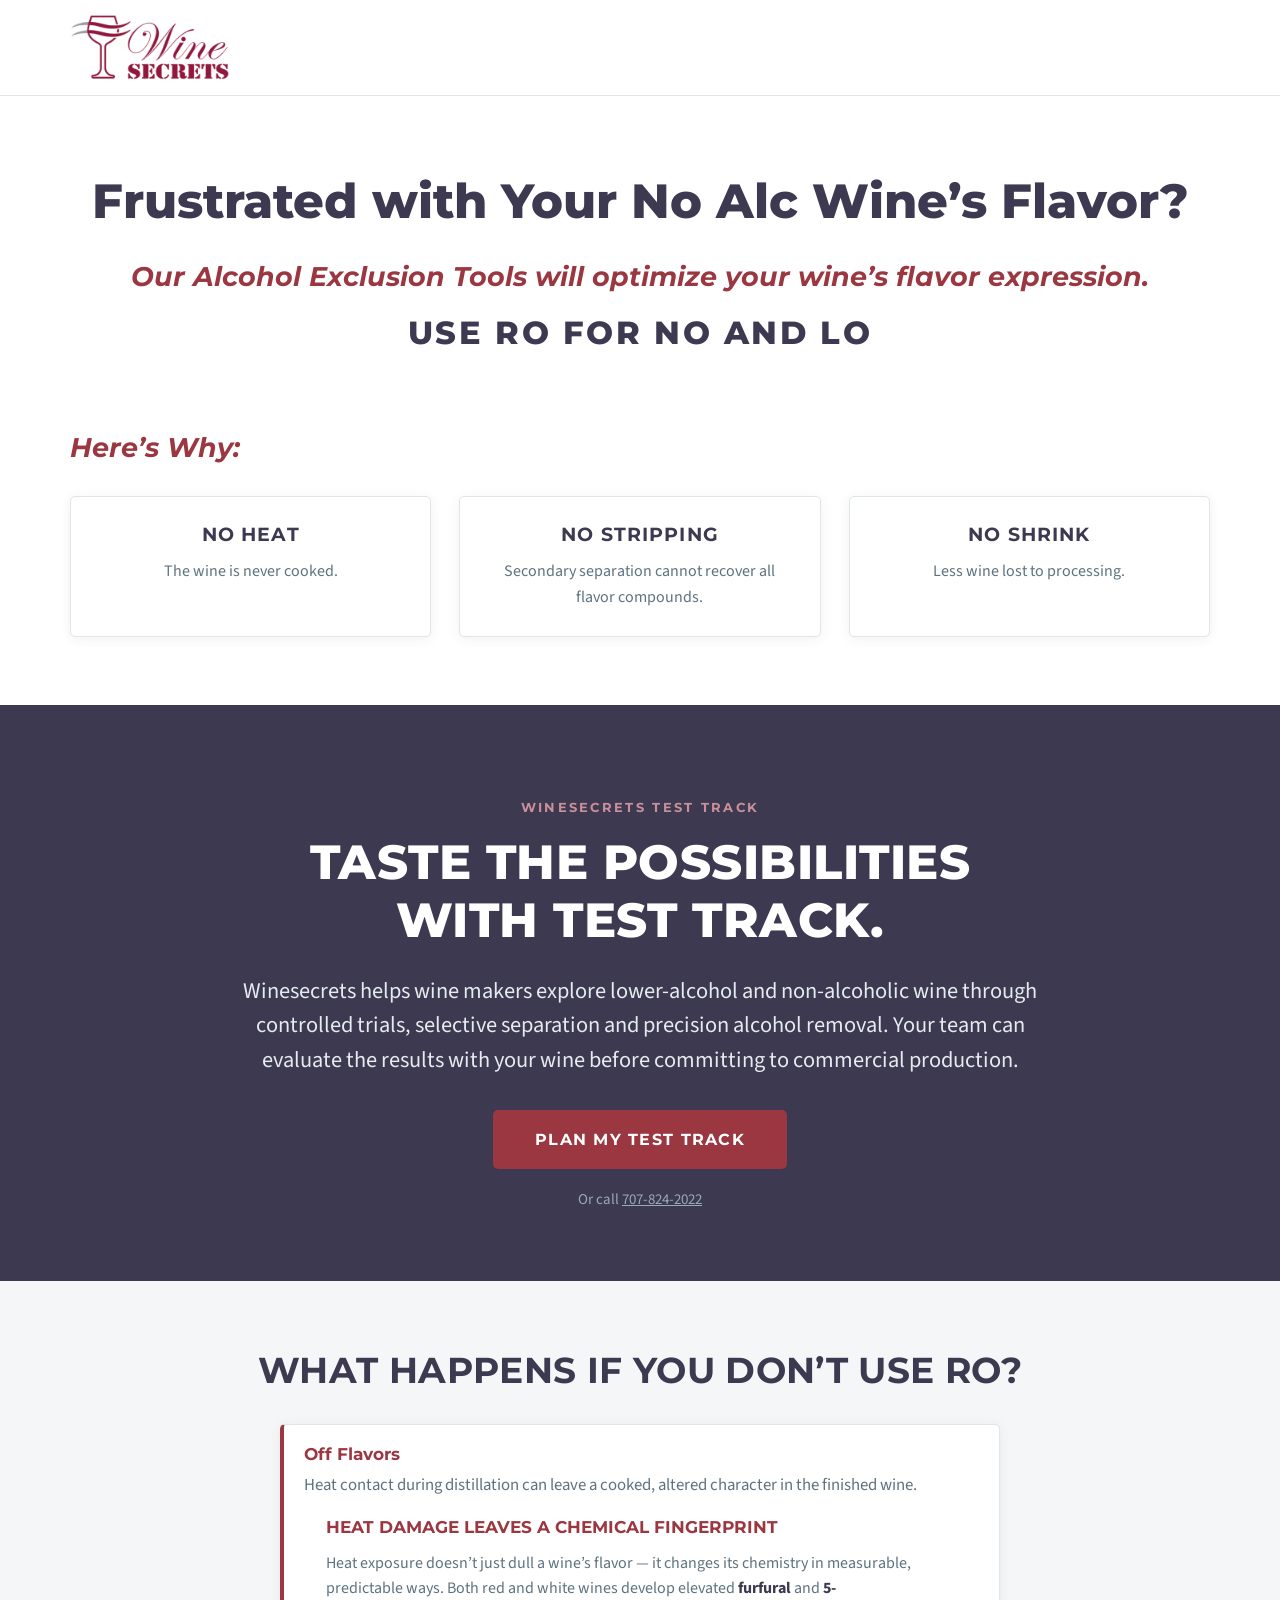
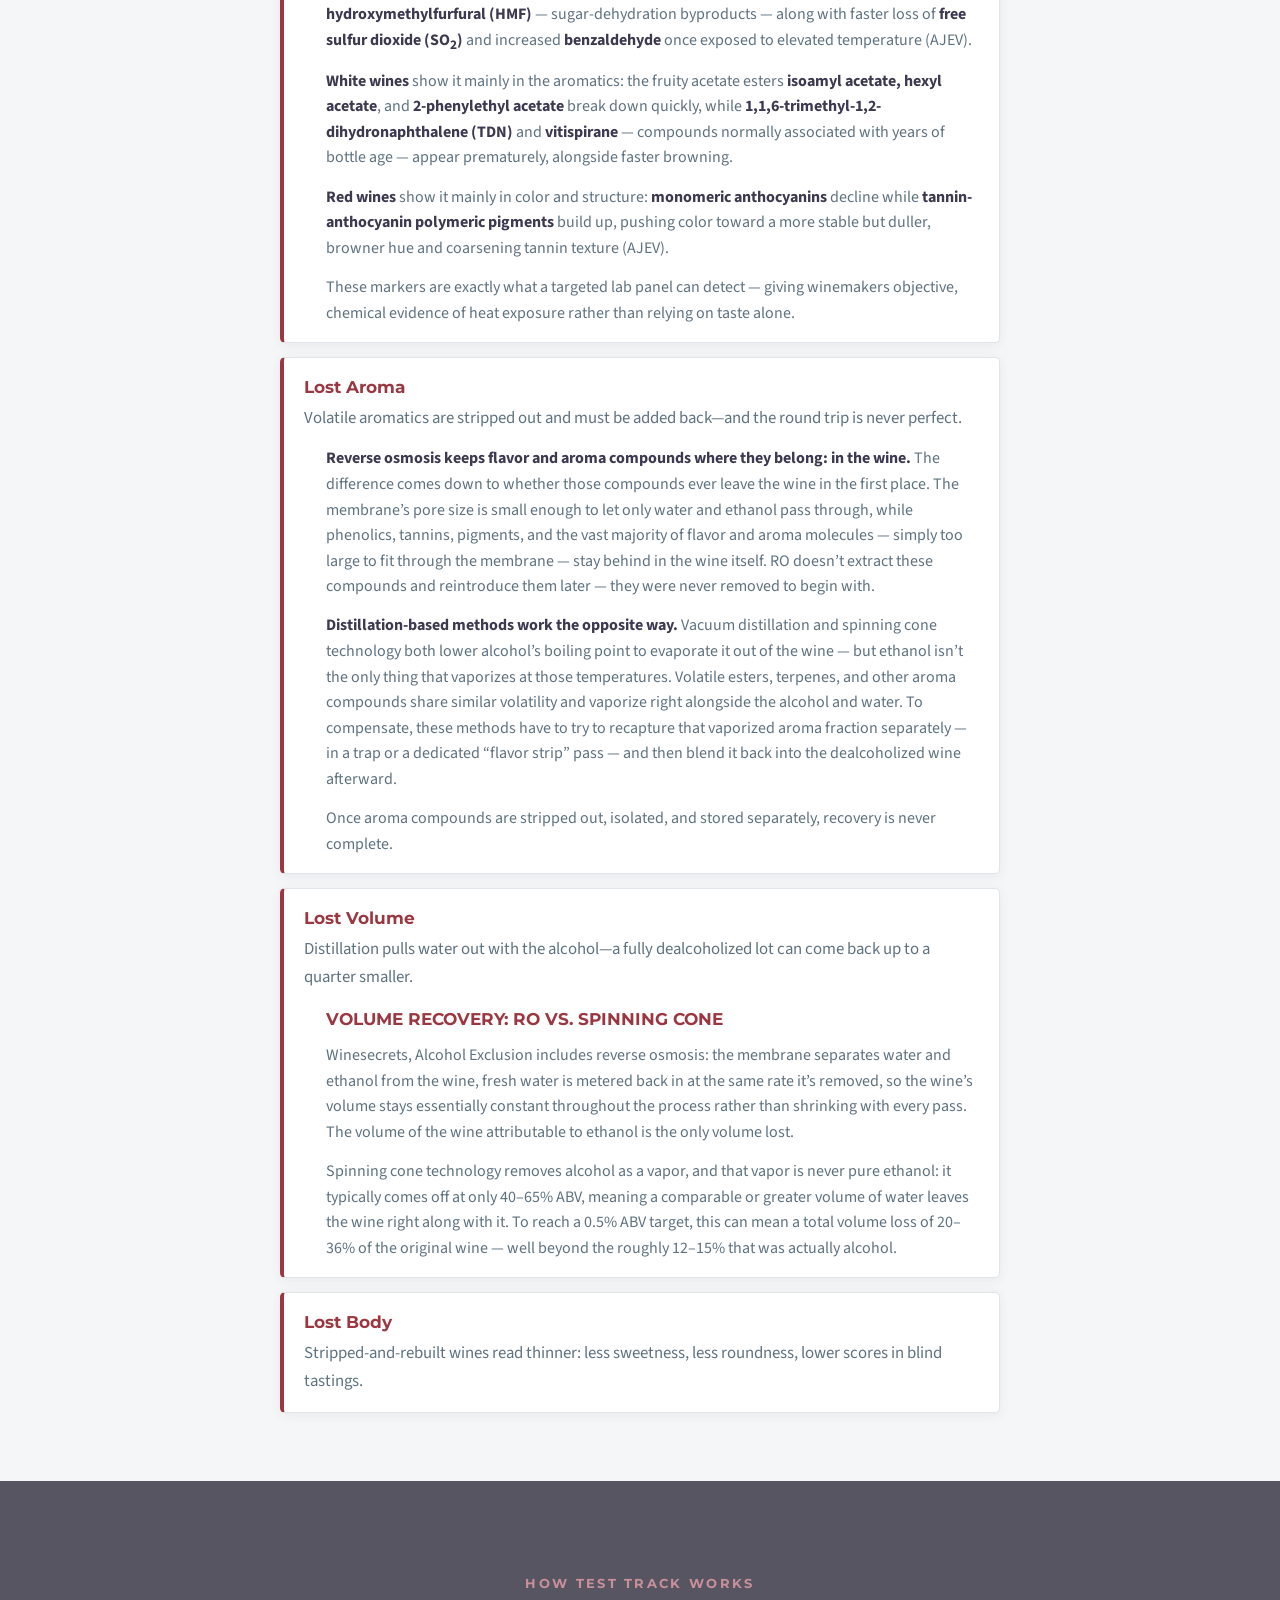
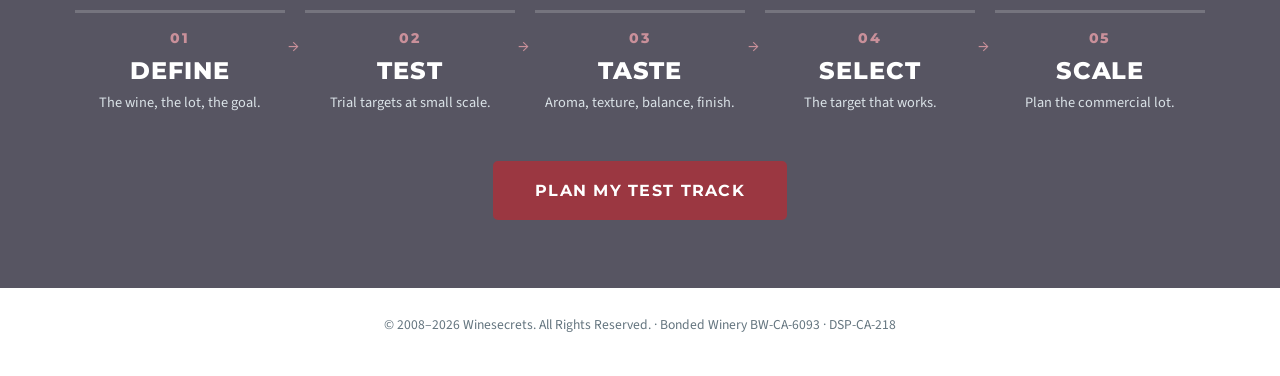
==== commit afd51865: "Add Volume Recovery detail block to the Lost Volume card In-card detail block matching Off Flavors a" ====
--- a/tools.html
+++ b/tools.html
@@ -187,7 +187,16 @@
       </li>
       <!-- [SOURCES] Volume: Foods/Compr. Rev. Food Sci. reviews (PMC12004437: SCC volume drops to ~75% at <0.5% ABV vs ~no loss for membrane routes).
            Body: Akhtar et al. 2025 review (PMC12004437) + IVES Technical Reviews sensory trials: SCC wines showed reduced sweetness/body, lower hedonic ratings; RO versions preferred blind. -->
-      <li><strong>Lost Volume</strong>Distillation pulls water out with the alcohol&mdash;a fully dealcoholized lot can come back up to a quarter smaller.</li>
+      <!-- [VERIFY MARKETING] Volume-recovery comparison supplied by the owner. Names
+           spinning cone technology — same deliberate exception as the Lost Aroma card
+           (see the copy rules in CLAUDE.md). The figures (40-65% ABV vapor, 20-36%
+           total volume loss, 12-15% actual alcohol) arrived without citations;
+           source them before production use. -->
+      <li><strong>Lost Volume</strong>Distillation pulls water out with the alcohol&mdash;a fully dealcoholized lot can come back up to a quarter smaller.
+        <h3>Volume Recovery: RO vs. Spinning Cone</h3>
+        <p>Winesecrets, Alcohol Exclusion includes reverse osmosis: the membrane separates water and ethanol from the wine, fresh water is metered back in at the same rate it&rsquo;s removed, so the wine&rsquo;s volume stays essentially constant throughout the process rather than shrinking with every pass. The volume of the wine attributable to ethanol is the only volume lost.</p>
+        <p>Spinning cone technology removes alcohol as a vapor, and that vapor is never pure ethanol: it typically comes off at only 40&ndash;65% ABV, meaning a comparable or greater volume of water leaves the wine right along with it. To reach a 0.5% ABV target, this can mean a total volume loss of 20&ndash;36% of the original wine &mdash; well beyond the roughly 12&ndash;15% that was actually alcohol.</p>
+      </li>
       <li><strong>Lost Body</strong>Stripped-and-rebuilt wines read thinner: less sweetness, less roundness, lower scores in blind tastings.</li>
     </ul>
   </div>
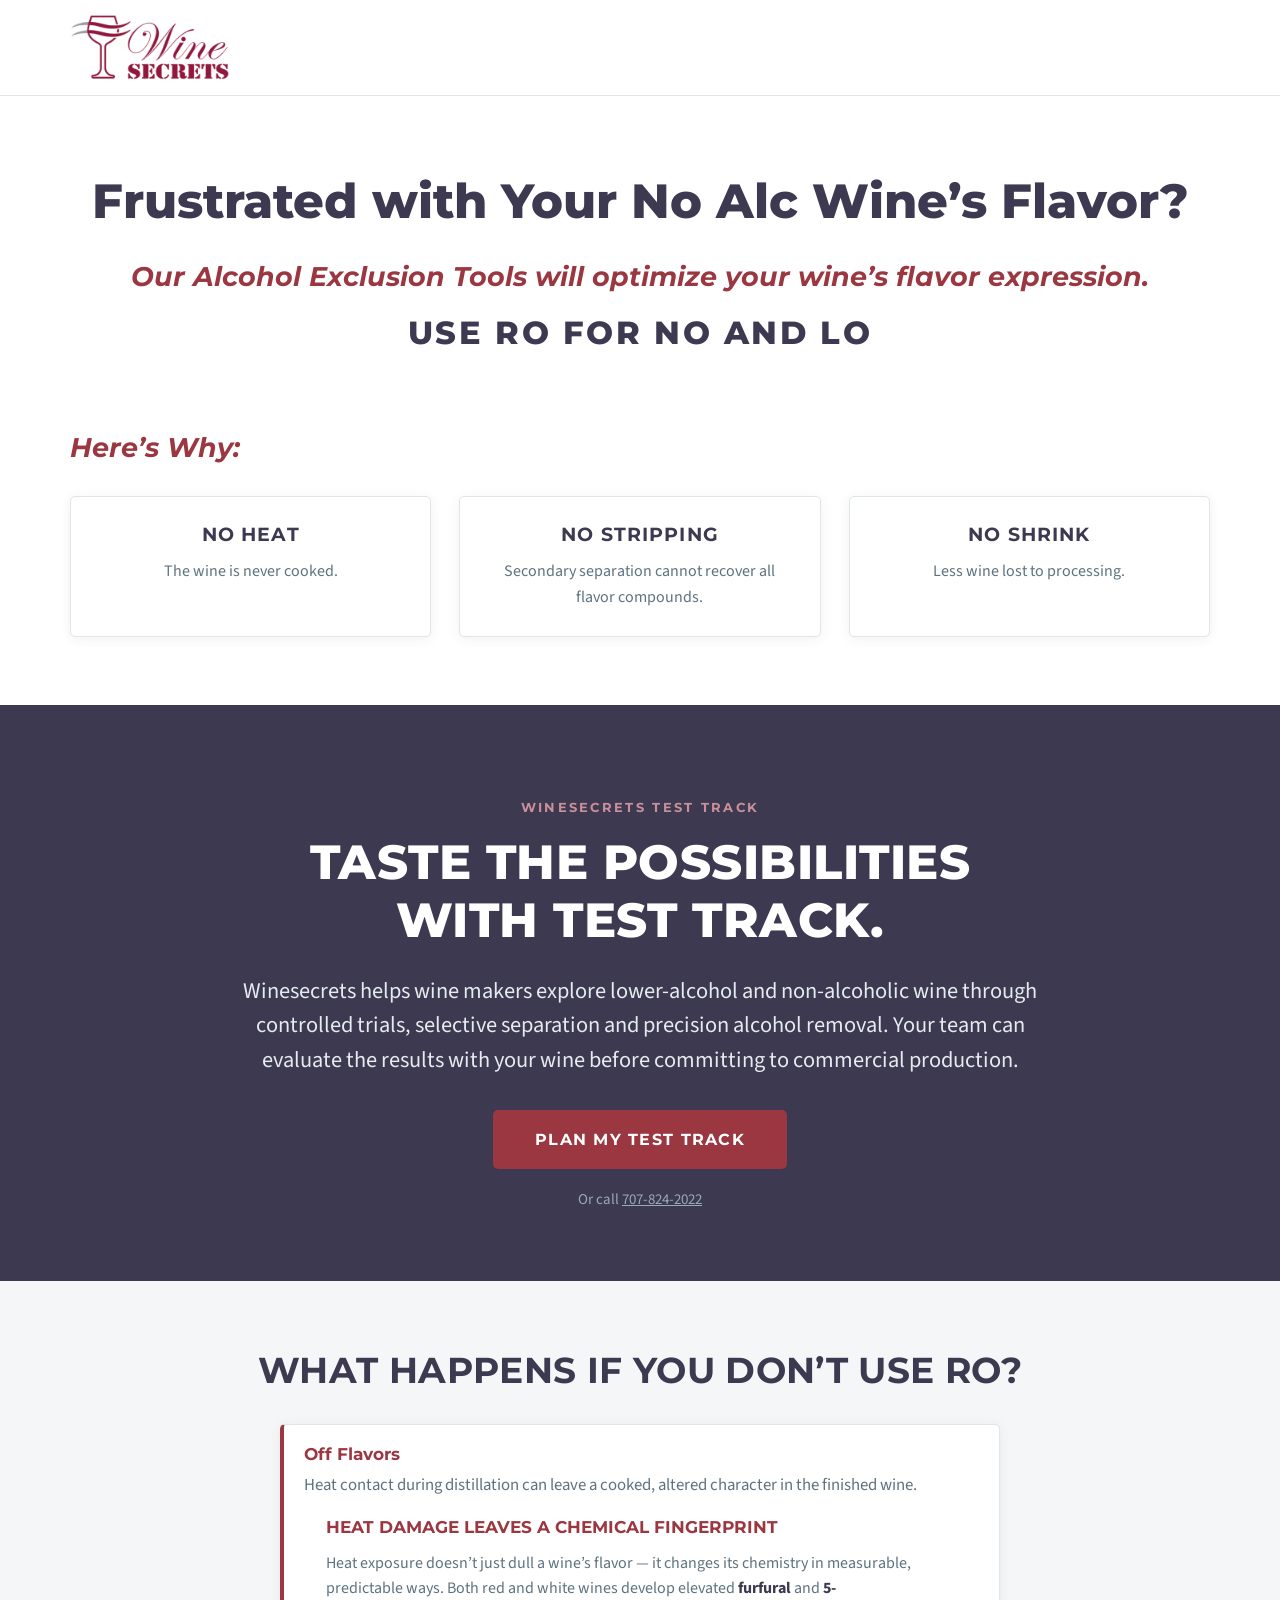
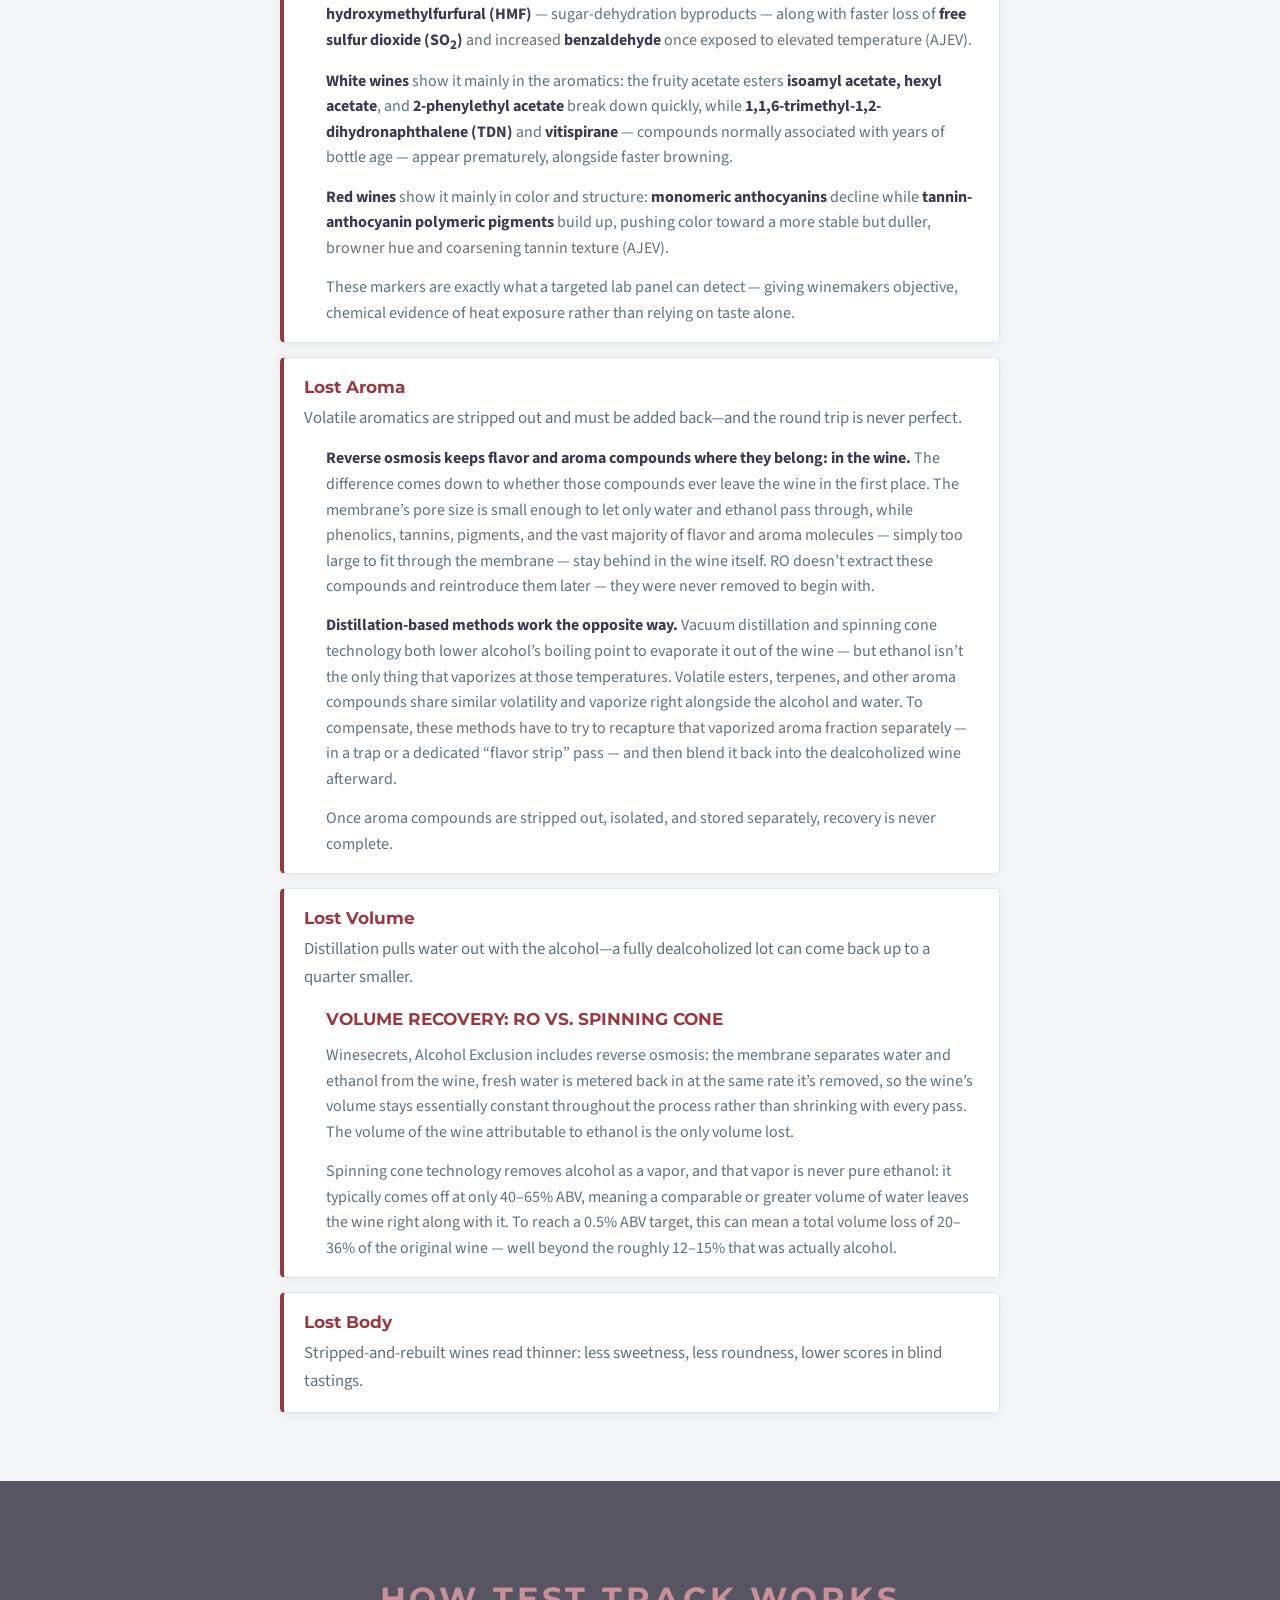
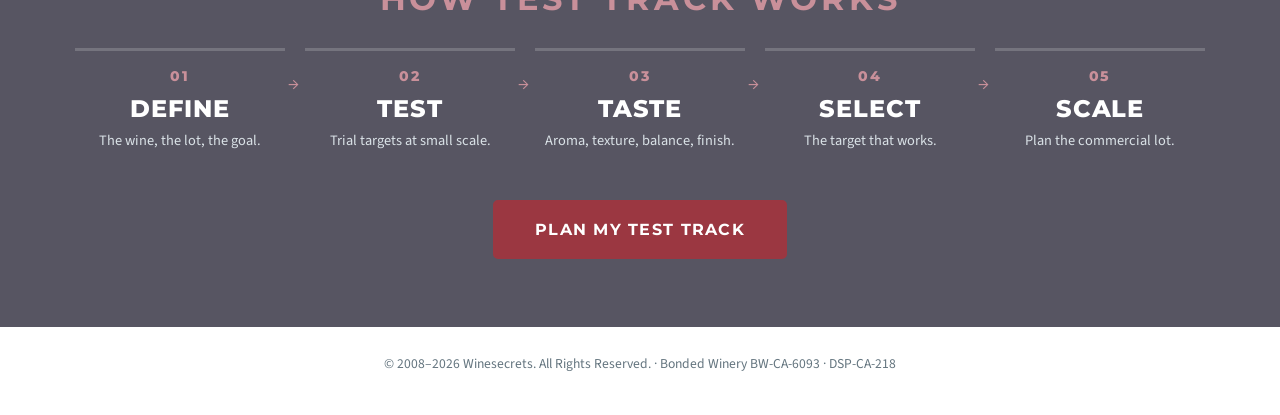
==== commit 7abecdd4: "Enlarge the "How Test Track Works" eyebrow It was rendering at the shared .ws-nolo-eyebrow size of 0" ====
--- a/tools.html
+++ b/tools.html
@@ -104,6 +104,13 @@
      --ws-brand-secondary #3c3950, saturation 17% -> 7%, lightness 27% -> 36%. */
   .ws-tools-stepsband { background: #575562; }
   .ws-tools-stepsband .ws-nolo-testtrack__steps small { color: #dae2e7; }
+  /* "How Test Track Works" was getting lost at the shared eyebrow's 0.8rem —
+     scoped here to ~2-2.5x, with the tracking eased so it doesn't sprawl. */
+  .ws-tools-stepsband .ws-nolo-eyebrow {
+    font-size: clamp(1.6rem, 3vw, 2rem);
+    letter-spacing: 0.12em;
+    margin-bottom: 1.4rem;
+  }
   .ws-tools-footer { text-align: center; padding: 26px 0; color: var(--ws-text-muted); font-size: 0.85rem; }
 </style>
 </head>
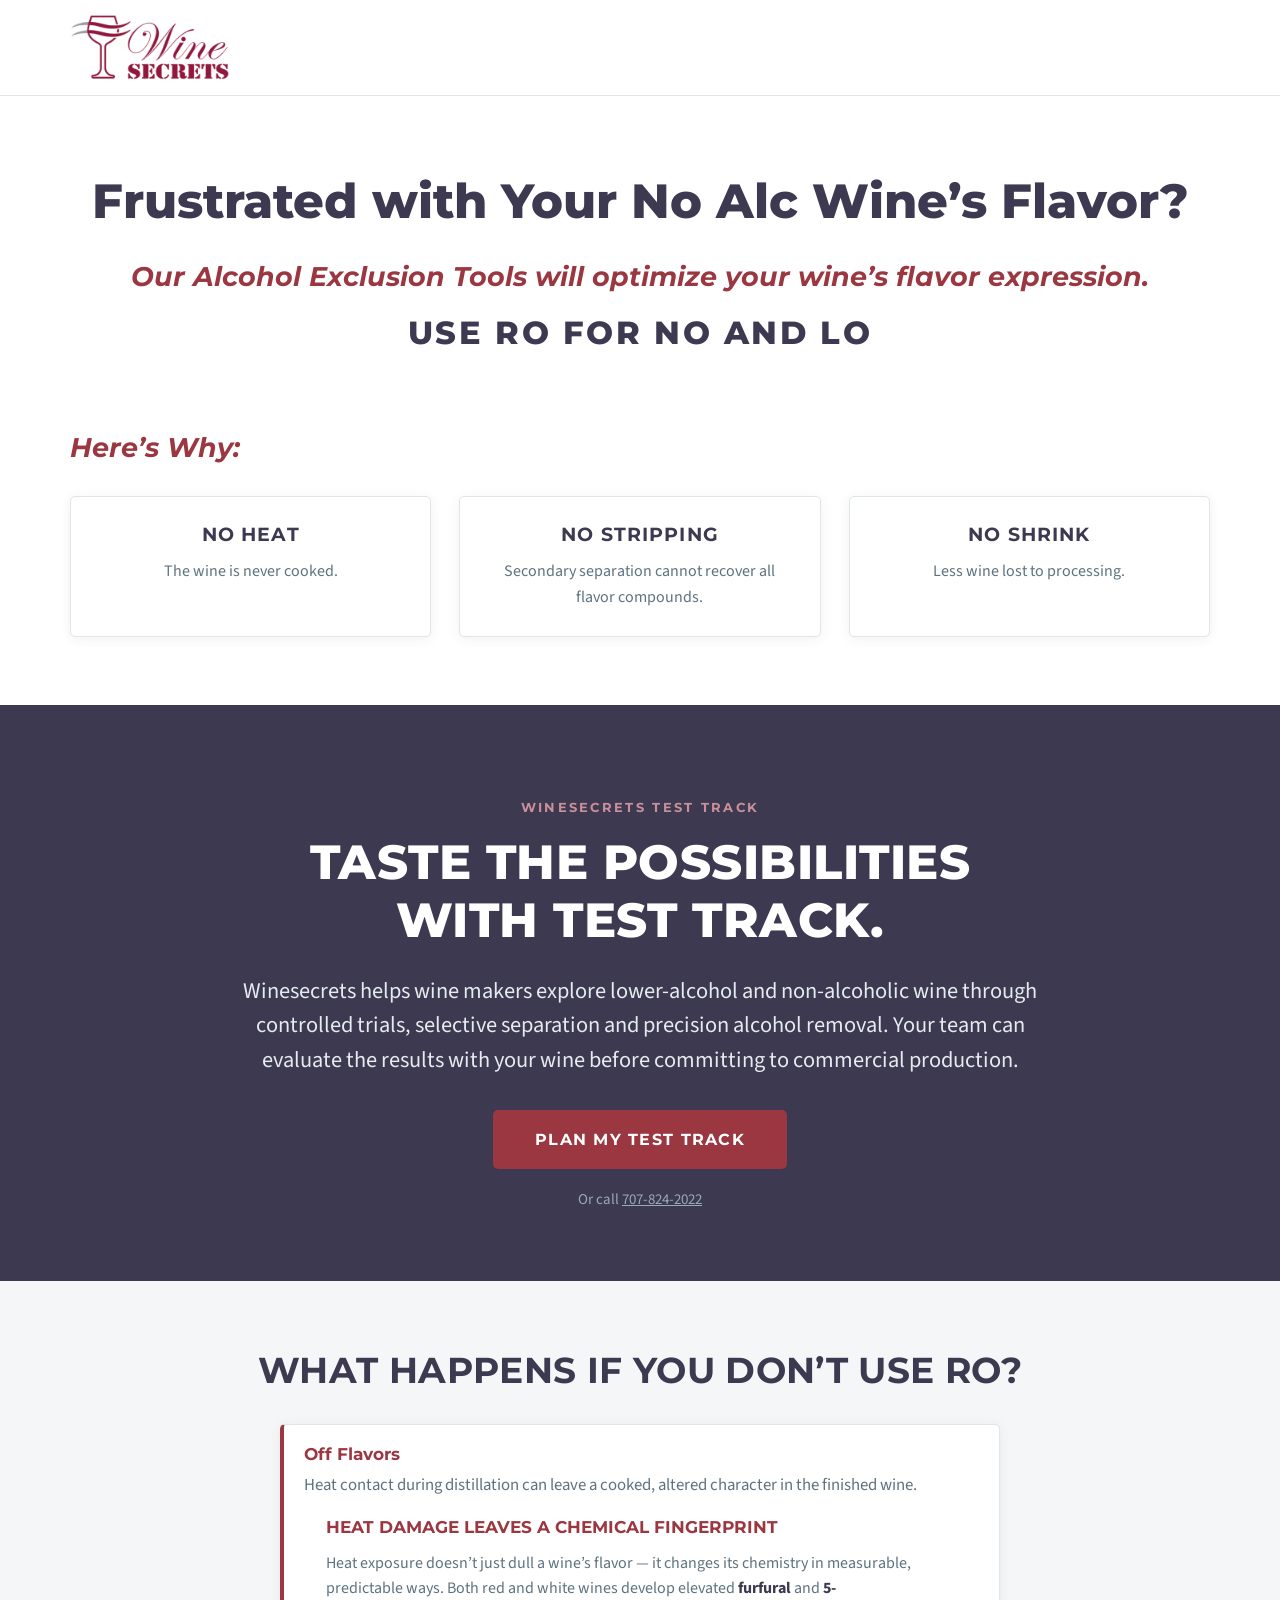
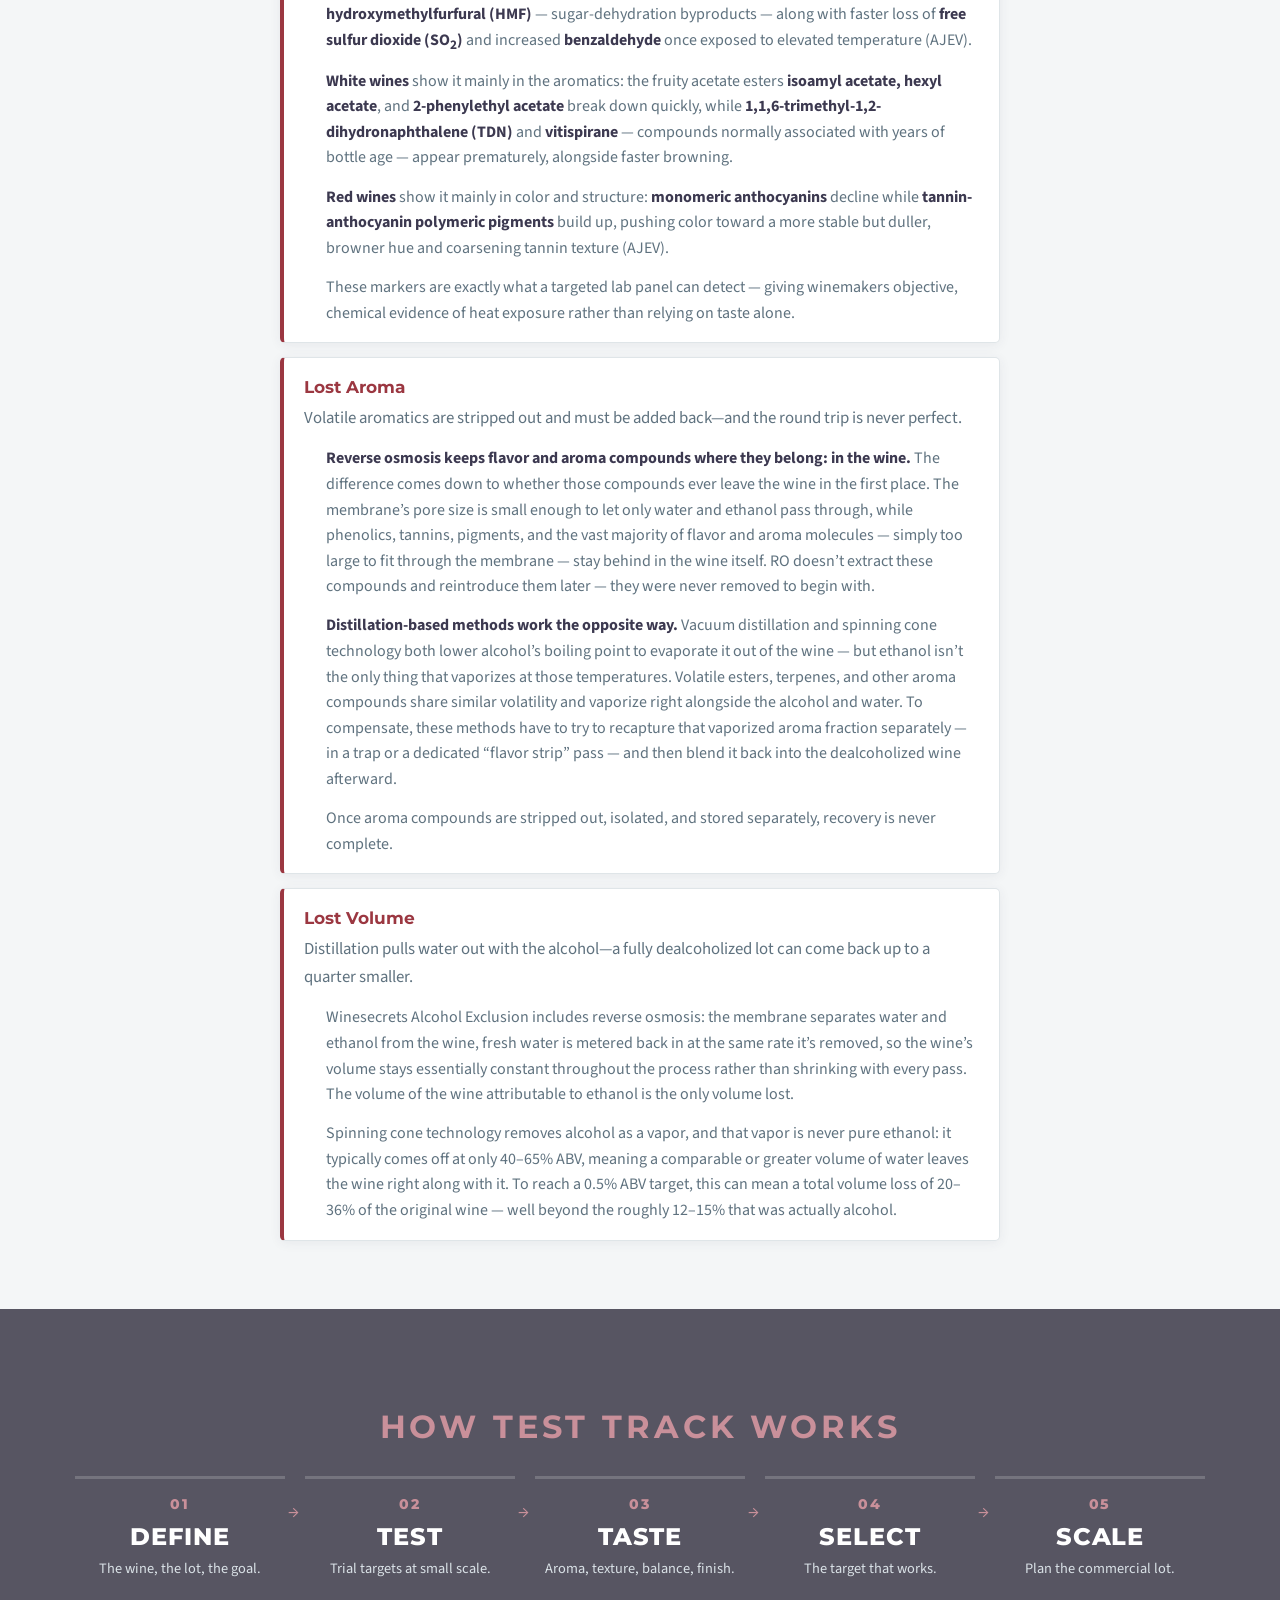
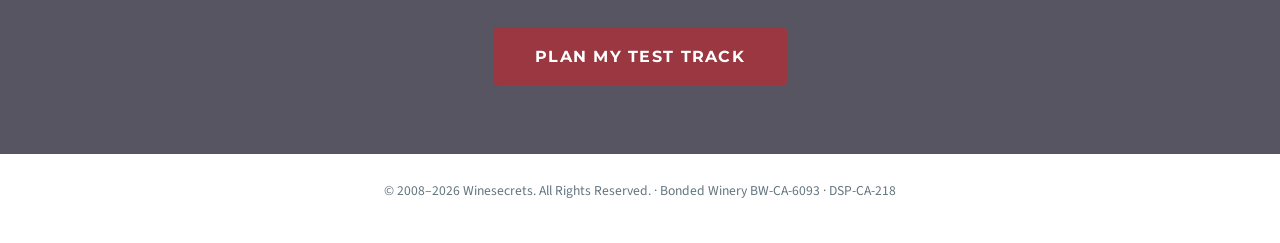
==== commit e4f07469: "Trim Lost Volume copy and remove the Lost Body card Drop the stray comma in "Winesecrets, Alcohol Ex" ====
--- a/tools.html
+++ b/tools.html
@@ -193,18 +193,17 @@
         <p>Once aroma compounds are stripped out, isolated, and stored separately, recovery is never complete.</p>
       </li>
       <!-- [SOURCES] Volume: Foods/Compr. Rev. Food Sci. reviews (PMC12004437: SCC volume drops to ~75% at <0.5% ABV vs ~no loss for membrane routes).
-           Body: Akhtar et al. 2025 review (PMC12004437) + IVES Technical Reviews sensory trials: SCC wines showed reduced sweetness/body, lower hedonic ratings; RO versions preferred blind. -->
+           Body (Lost Body card removed 2026-09-08; citation kept for reference):
+           Akhtar et al. 2025 review (PMC12004437) + IVES Technical Reviews sensory trials: SCC wines showed reduced sweetness/body, lower hedonic ratings; RO versions preferred blind. -->
       <!-- [VERIFY MARKETING] Volume-recovery comparison supplied by the owner. Names
            spinning cone technology — same deliberate exception as the Lost Aroma card
            (see the copy rules in CLAUDE.md). The figures (40-65% ABV vapor, 20-36%
            total volume loss, 12-15% actual alcohol) arrived without citations;
            source them before production use. -->
       <li><strong>Lost Volume</strong>Distillation pulls water out with the alcohol&mdash;a fully dealcoholized lot can come back up to a quarter smaller.
-        <h3>Volume Recovery: RO vs. Spinning Cone</h3>
-        <p>Winesecrets, Alcohol Exclusion includes reverse osmosis: the membrane separates water and ethanol from the wine, fresh water is metered back in at the same rate it&rsquo;s removed, so the wine&rsquo;s volume stays essentially constant throughout the process rather than shrinking with every pass. The volume of the wine attributable to ethanol is the only volume lost.</p>
+        <p>Winesecrets Alcohol Exclusion includes reverse osmosis: the membrane separates water and ethanol from the wine, fresh water is metered back in at the same rate it&rsquo;s removed, so the wine&rsquo;s volume stays essentially constant throughout the process rather than shrinking with every pass. The volume of the wine attributable to ethanol is the only volume lost.</p>
         <p>Spinning cone technology removes alcohol as a vapor, and that vapor is never pure ethanol: it typically comes off at only 40&ndash;65% ABV, meaning a comparable or greater volume of water leaves the wine right along with it. To reach a 0.5% ABV target, this can mean a total volume loss of 20&ndash;36% of the original wine &mdash; well beyond the roughly 12&ndash;15% that was actually alcohol.</p>
       </li>
-      <li><strong>Lost Body</strong>Stripped-and-rebuilt wines read thinner: less sweetness, less roundness, lower scores in blind tastings.</li>
     </ul>
   </div>
 </section>
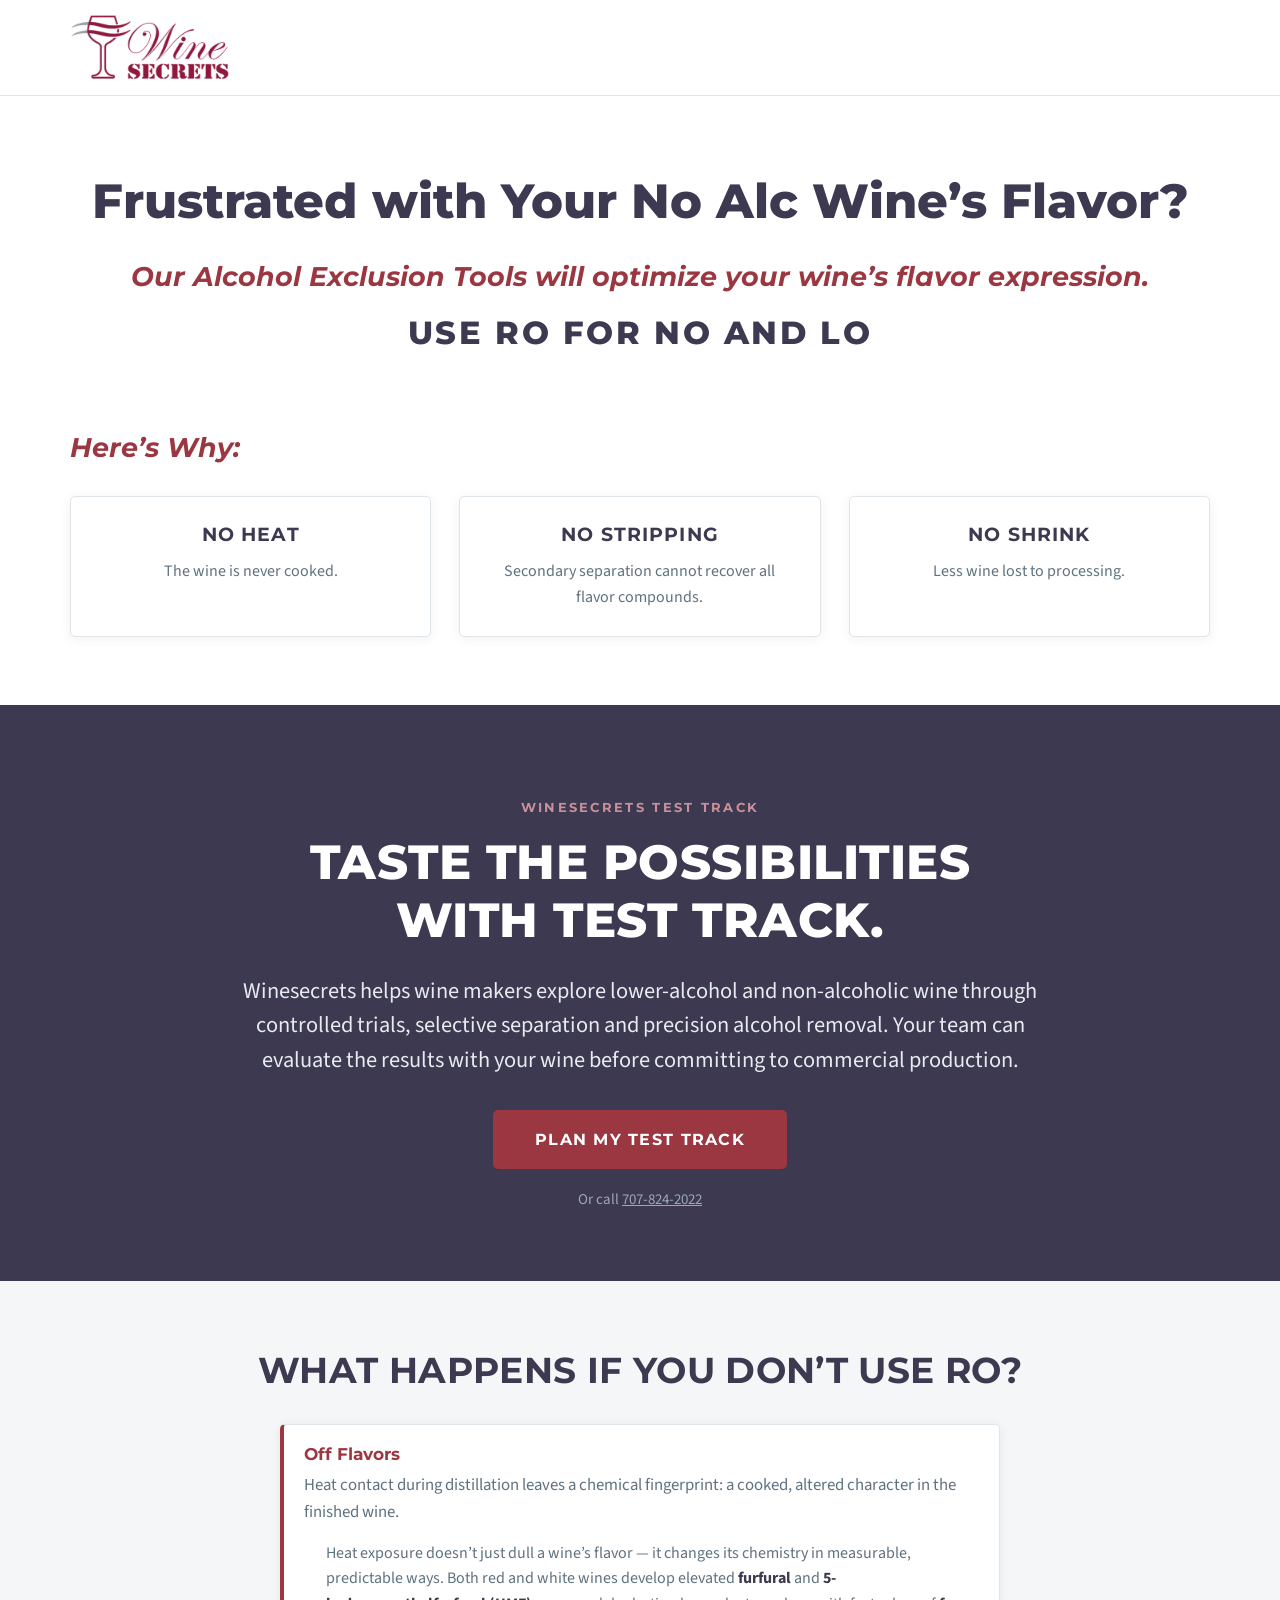
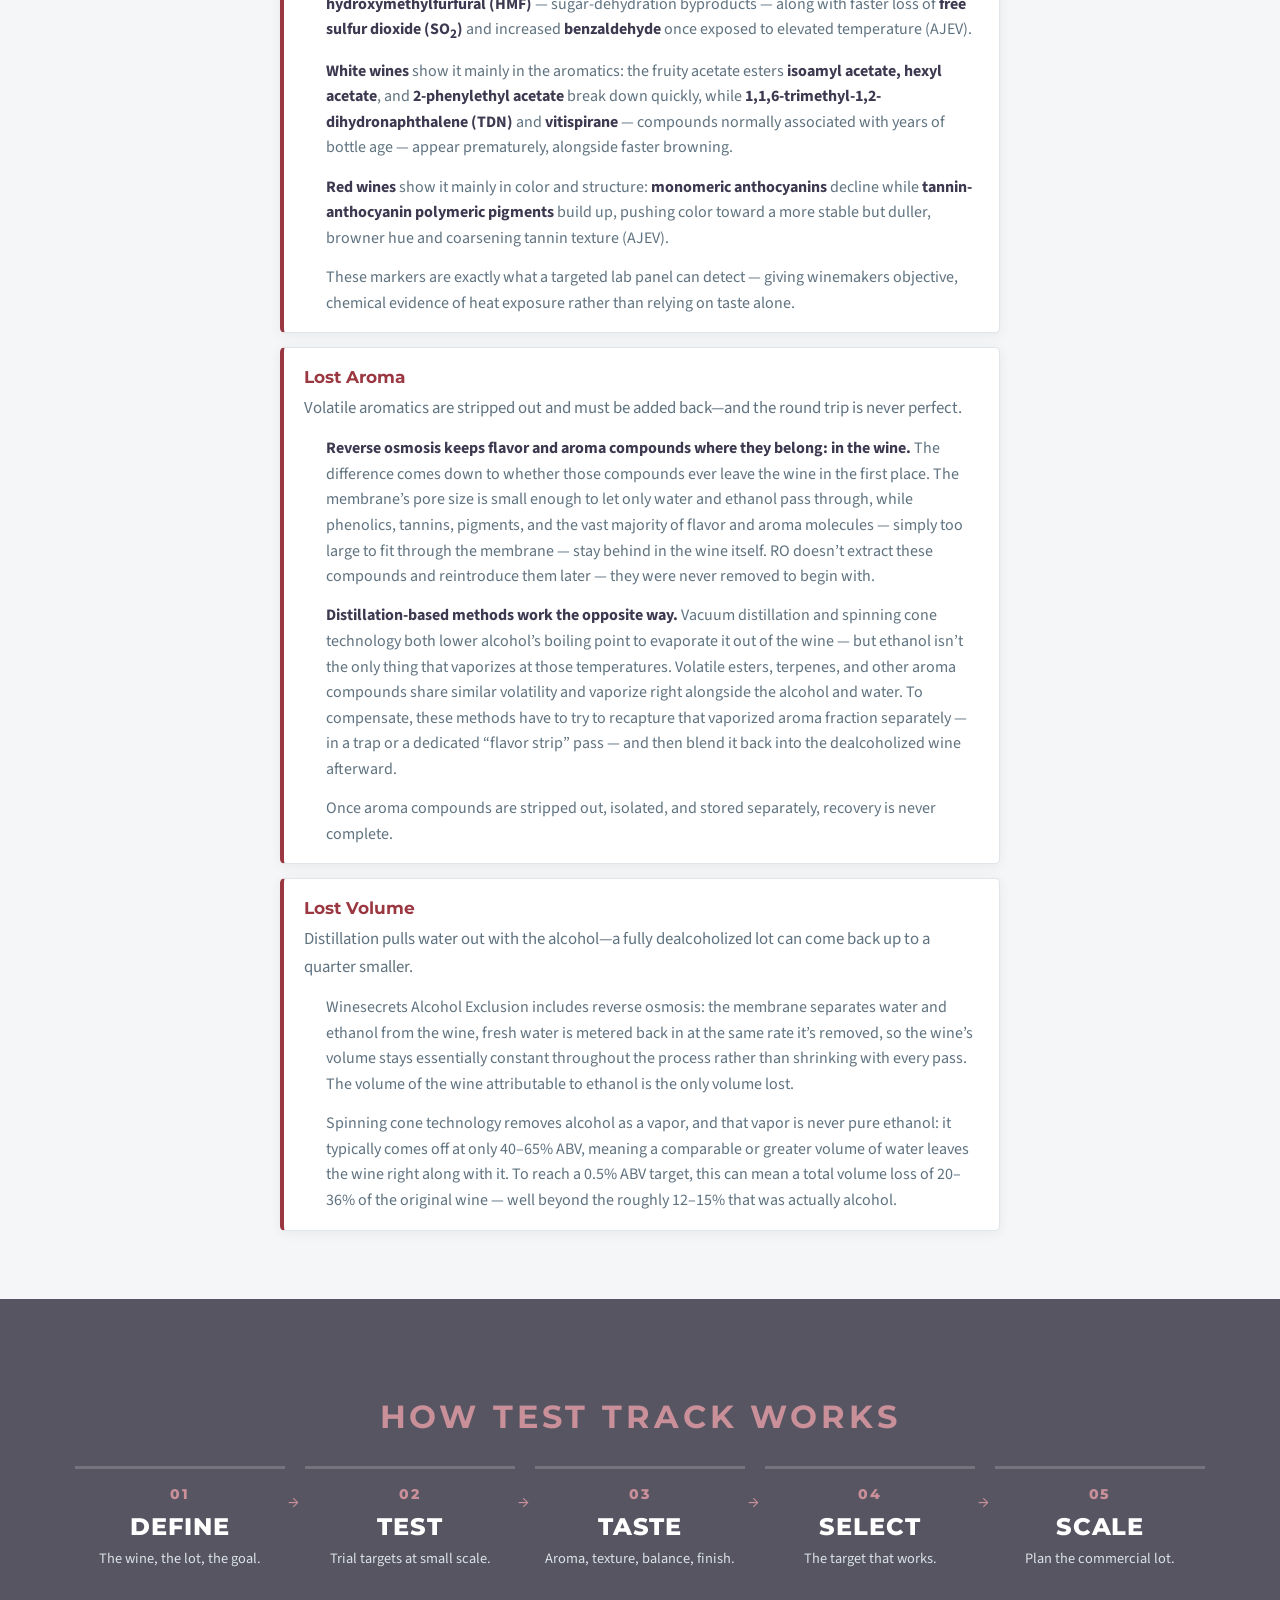
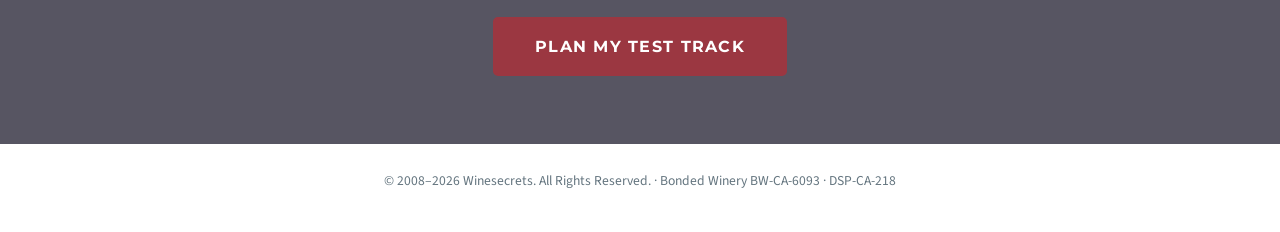
==== commit b1819a6d: "Fold the chemical-fingerprint framing into the Off Flavors lead-in Rewrite the lead-in line to intro" ====
--- a/tools.html
+++ b/tools.html
@@ -72,14 +72,6 @@
   }
   /* detail copy carried inside a bullet card, below its lead-in line — indented
      so it reads as nested detail rather than a run-on of the lead line */
-  .ws-tools-negatives li > h3 {
-    font-family: var(--font-heading);
-    color: var(--ws-brand-primary);
-    font-size: 1.05rem;
-    font-weight: 700;
-    margin: 1.1rem 0 0.5rem;
-    padding-left: 22px;
-  }
   .ws-tools-negatives li > p {
     margin: 0.85rem 0 0;
     padding-left: 22px;
@@ -88,7 +80,6 @@
   }
   .ws-tools-negatives li p strong { color: var(--ws-brand-secondary); }
   @media (max-width: 700px) {
-    .ws-tools-negatives li > h3,
     .ws-tools-negatives li > p { padding-left: 0; }
   }
   /* Direct child only: the bullet's own lead-in label ("Off Flavors", "Lost
@@ -176,8 +167,7 @@
     <ul>
       <!-- [VERIFY MARKETING] Chemistry supplied by the client, cited to AJEV
            (Am. J. Enol. Vitic.). Confirm citations before production use. -->
-      <li><strong>Off Flavors</strong>Heat contact during distillation can leave a cooked, altered character in the finished wine.
-        <h3>Heat Damage Leaves a Chemical Fingerprint</h3>
+      <li><strong>Off Flavors</strong>Heat contact during distillation leaves a chemical fingerprint: a cooked, altered character in the finished wine.
         <p>Heat exposure doesn&rsquo;t just dull a wine&rsquo;s flavor &mdash; it changes its chemistry in measurable, predictable ways. Both red and white wines develop elevated <strong>furfural</strong> and <strong>5-hydroxymethylfurfural (HMF)</strong> &mdash; sugar-dehydration byproducts &mdash; along with faster loss of <strong>free sulfur dioxide (SO<sub>2</sub>)</strong> and increased <strong>benzaldehyde</strong> once exposed to elevated temperature (AJEV).</p>
         <p><strong>White wines</strong> show it mainly in the aromatics: the fruity acetate esters <strong>isoamyl acetate, hexyl acetate</strong>, and <strong>2-phenylethyl acetate</strong> break down quickly, while <strong>1,1,6-trimethyl-1,2-dihydronaphthalene (TDN)</strong> and <strong>vitispirane</strong> &mdash; compounds normally associated with years of bottle age &mdash; appear prematurely, alongside faster browning.</p>
         <p><strong>Red wines</strong> show it mainly in color and structure: <strong>monomeric anthocyanins</strong> decline while <strong>tannin-anthocyanin polymeric pigments</strong> build up, pushing color toward a more stable but duller, browner hue and coarsening tannin texture (AJEV).</p>
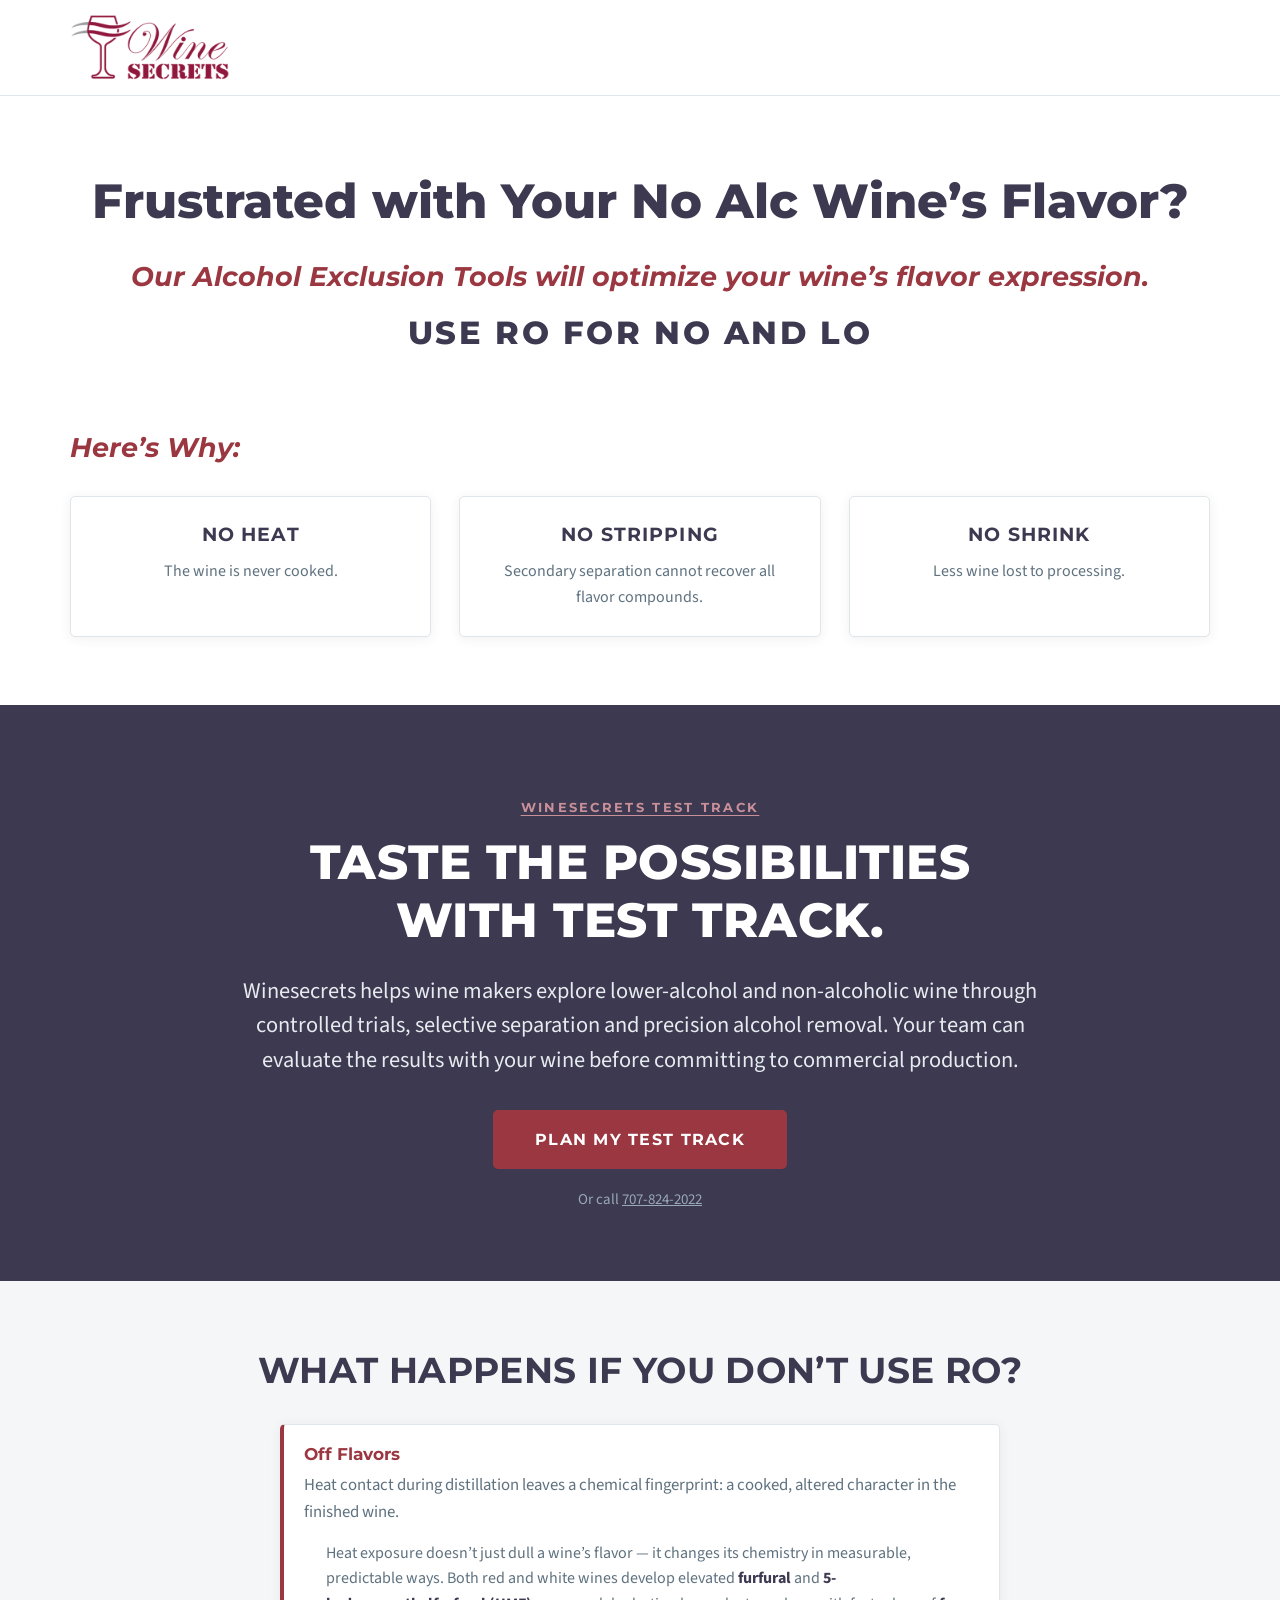
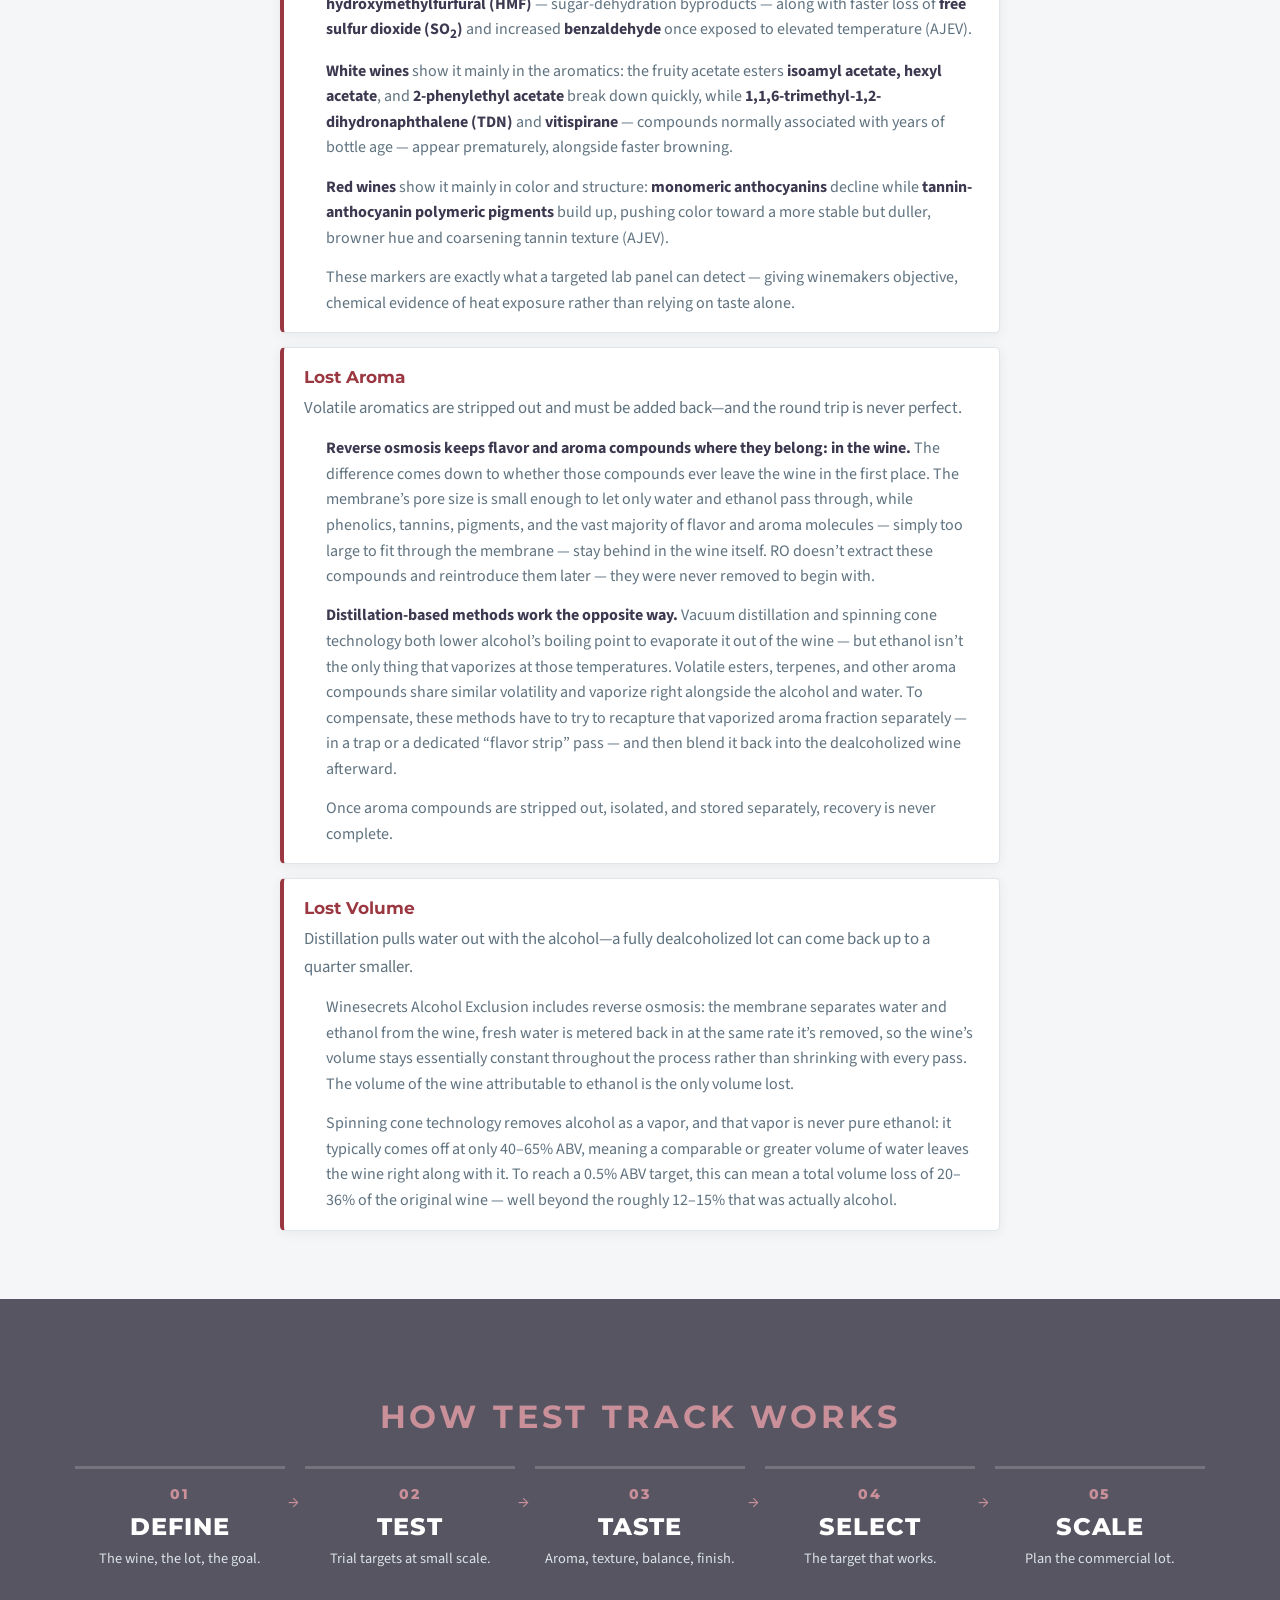
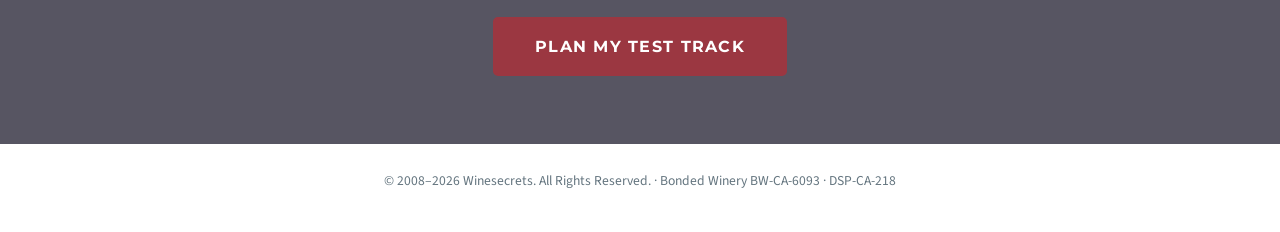
==== commit d1e0829a: "Link the "Winesecrets Test Track" eyebrow to the main site Points at https://winesecrets.com/test-tr" ====
--- a/tools.html
+++ b/tools.html
@@ -91,6 +91,10 @@
     display: block; margin-bottom: 0.2rem;
   }
   .ws-tools-callline { font-size: 0.935rem; }  /* 10% up from .ws-nolo-microcopy */
+  /* "Winesecrets Test Track" links out to the main site's Test Track page;
+     the CTA buttons still open this page's own inline modal. */
+  .ws-tools-ttlink { color: inherit; text-decoration: underline; text-underline-offset: 3px; }
+  .ws-tools-ttlink:hover { text-decoration: none; }
   /* Bottom band is the middle band's blue, grayed: same 248deg hue as
      --ws-brand-secondary #3c3950, saturation 17% -> 7%, lightness 27% -> 36%. */
   .ws-tools-stepsband { background: #575562; }
@@ -151,7 +155,7 @@
 <!-- ============ TEST TRACK ============ -->
 <section class="ws-nolo-section ws-nolo-testtrack" id="test-track">
   <div class="ws-nolo-container ws-nolo-center">
-    <p class="ws-nolo-eyebrow ws-nolo-eyebrow--ondark">Winesecrets Test Track</p>
+    <p class="ws-nolo-eyebrow ws-nolo-eyebrow--ondark"><a class="ws-tools-ttlink" href="https://winesecrets.com/test-track/">Winesecrets Test Track</a></p>
     <h2 class="ws-nolo-testtrack__title">Taste the possibilities<br>with Test Track.</h2>
     <p class="ws-nolo-testtrack__lead">Winesecrets helps wine makers explore lower-alcohol and non-alcoholic wine through controlled trials, selective separation and precision alcohol removal. Your team can evaluate the results with your wine before committing to commercial production.</p>
     <button type="button" class="ws-nolo-btn ws-nolo-btn--primary ws-nolo-btn--lg ws-tools-tt-open">Plan My Test Track</button>
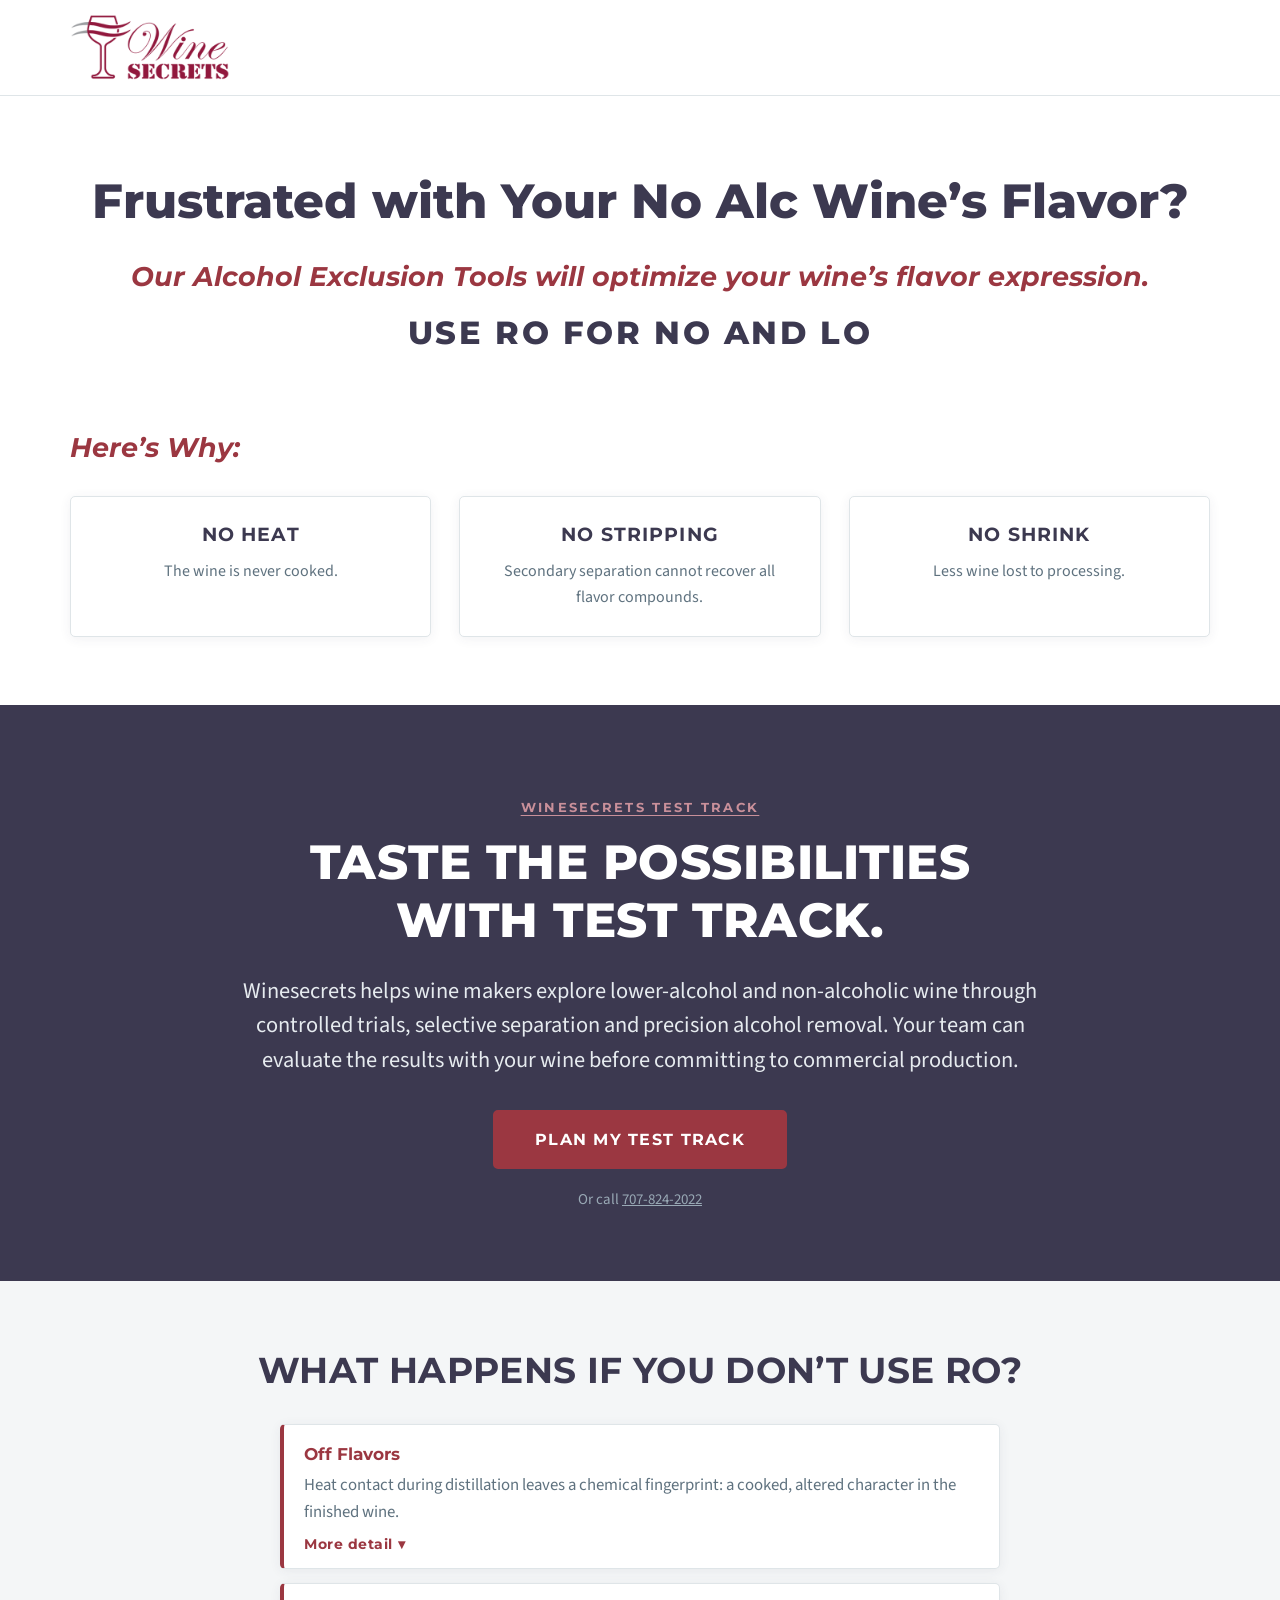
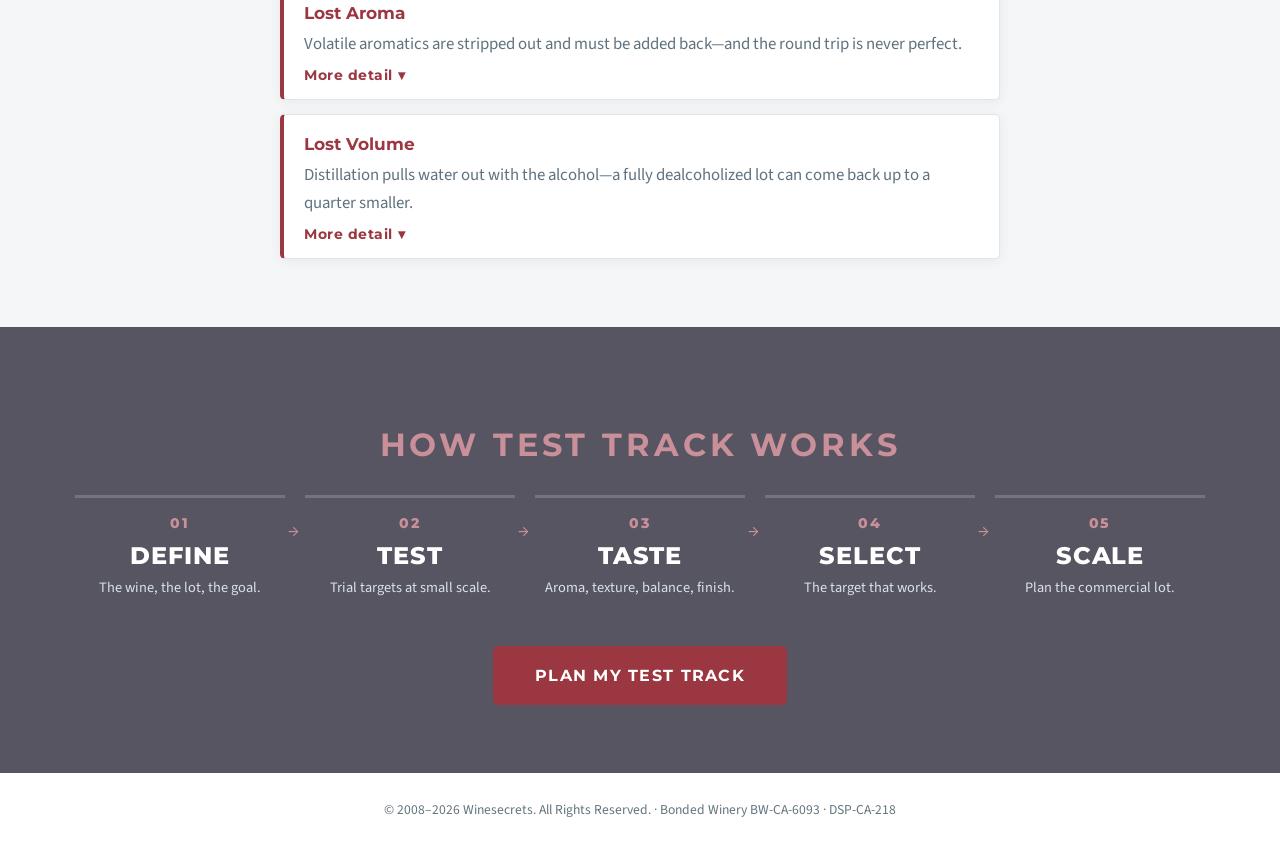
==== commit 63835bc8: "Collapse card detail copy into hover/tap disclosures The three "What happens if you don't use RO?" c" ====
--- a/tools.html
+++ b/tools.html
@@ -72,15 +72,53 @@
   }
   /* detail copy carried inside a bullet card, below its lead-in line — indented
      so it reads as nested detail rather than a run-on of the lead line */
-  .ws-tools-negatives li > p {
-    margin: 0.85rem 0 0;
+  /* Detail copy is collapsed so the page stays short. It opens on hover, on
+     keyboard focus, and on tap (the button toggles .is-open) — hover alone
+     would hide it entirely from touch devices. */
+  .ws-tools-more {
+    display: grid;
+    grid-template-rows: 0fr;
+    opacity: 0;
+    transition: grid-template-rows 0.28s ease, opacity 0.28s ease;
+  }
+  .ws-tools-more > div { overflow: hidden; }
+  .ws-tools-negatives li:hover .ws-tools-more,
+  .ws-tools-negatives li:focus-within .ws-tools-more,
+  .ws-tools-negatives li.is-open .ws-tools-more {
+    grid-template-rows: 1fr;
+    opacity: 1;
+  }
+  .ws-tools-more p {
+    margin: 0 0 0.85rem;
     padding-left: 22px;
     line-height: 1.6;
     font-size: 1rem;
   }
+  .ws-tools-more p:first-child { margin-top: 0.85rem; }
+  .ws-tools-more p:last-child { margin-bottom: 0; }
   .ws-tools-negatives li p strong { color: var(--ws-brand-secondary); }
+  .ws-tools-negatives li.has-detail { cursor: pointer; }
+  .ws-tools-hint {
+    display: block;
+    margin-top: 0.55rem;
+    padding: 0;
+    border: 0;
+    background: none;
+    cursor: pointer;
+    font-family: var(--font-heading);
+    font-size: 0.85rem;
+    font-weight: 700;
+    letter-spacing: 0.04em;
+    color: var(--ws-brand-primary);
+  }
+  .ws-tools-negatives li:hover .ws-tools-hint,
+  .ws-tools-negatives li:focus-within .ws-tools-hint,
+  .ws-tools-negatives li.is-open .ws-tools-hint { visibility: hidden; }
   @media (max-width: 700px) {
-    .ws-tools-negatives li > p { padding-left: 0; }
+    .ws-tools-more p { padding-left: 0; }
+  }
+  @media (prefers-reduced-motion: reduce) {
+    .ws-tools-more { transition: none; }
   }
   /* Direct child only: the bullet's own lead-in label ("Off Flavors", "Lost
      Aroma"). Bold terms in the detail copy sit inside <p>, so they stay inline
@@ -138,15 +176,15 @@
     <div class="ws-nolo-cardgrid ws-nolo-cardgrid--3">
       <article class="ws-nolo-card">
         <h3>No Heat</h3>
-        <p>The wine is never cooked.</p>
+          <p>The wine is never cooked.</p>
       </article>
       <article class="ws-nolo-card">
         <h3>No Stripping</h3>
-        <p>Secondary separation cannot recover all flavor compounds.</p>
+          <p>Secondary separation cannot recover all flavor compounds.</p>
       </article>
       <article class="ws-nolo-card">
         <h3>No Shrink</h3>
-        <p>Less wine lost to processing.</p>
+          <p>Less wine lost to processing.</p>
       </article>
     </div>
   </div>
@@ -171,20 +209,26 @@
     <ul>
       <!-- [VERIFY MARKETING] Chemistry supplied by the client, cited to AJEV
            (Am. J. Enol. Vitic.). Confirm citations before production use. -->
-      <li><strong>Off Flavors</strong>Heat contact during distillation leaves a chemical fingerprint: a cooked, altered character in the finished wine.
-        <p>Heat exposure doesn&rsquo;t just dull a wine&rsquo;s flavor &mdash; it changes its chemistry in measurable, predictable ways. Both red and white wines develop elevated <strong>furfural</strong> and <strong>5-hydroxymethylfurfural (HMF)</strong> &mdash; sugar-dehydration byproducts &mdash; along with faster loss of <strong>free sulfur dioxide (SO<sub>2</sub>)</strong> and increased <strong>benzaldehyde</strong> once exposed to elevated temperature (AJEV).</p>
-        <p><strong>White wines</strong> show it mainly in the aromatics: the fruity acetate esters <strong>isoamyl acetate, hexyl acetate</strong>, and <strong>2-phenylethyl acetate</strong> break down quickly, while <strong>1,1,6-trimethyl-1,2-dihydronaphthalene (TDN)</strong> and <strong>vitispirane</strong> &mdash; compounds normally associated with years of bottle age &mdash; appear prematurely, alongside faster browning.</p>
-        <p><strong>Red wines</strong> show it mainly in color and structure: <strong>monomeric anthocyanins</strong> decline while <strong>tannin-anthocyanin polymeric pigments</strong> build up, pushing color toward a more stable but duller, browner hue and coarsening tannin texture (AJEV).</p>
-        <p>These markers are exactly what a targeted lab panel can detect &mdash; giving winemakers objective, chemical evidence of heat exposure rather than relying on taste alone.</p>
+      <li class="has-detail"><strong>Off Flavors</strong>Heat contact during distillation leaves a chemical fingerprint: a cooked, altered character in the finished wine.
+        <button type="button" class="ws-tools-hint" aria-expanded="false">More detail &#9662;</button>
+        <div class="ws-tools-more"><div>
+          <p>Heat exposure doesn&rsquo;t just dull a wine&rsquo;s flavor &mdash; it changes its chemistry in measurable, predictable ways. Both red and white wines develop elevated <strong>furfural</strong> and <strong>5-hydroxymethylfurfural (HMF)</strong> &mdash; sugar-dehydration byproducts &mdash; along with faster loss of <strong>free sulfur dioxide (SO<sub>2</sub>)</strong> and increased <strong>benzaldehyde</strong> once exposed to elevated temperature (AJEV).</p>
+          <p><strong>White wines</strong> show it mainly in the aromatics: the fruity acetate esters <strong>isoamyl acetate, hexyl acetate</strong>, and <strong>2-phenylethyl acetate</strong> break down quickly, while <strong>1,1,6-trimethyl-1,2-dihydronaphthalene (TDN)</strong> and <strong>vitispirane</strong> &mdash; compounds normally associated with years of bottle age &mdash; appear prematurely, alongside faster browning.</p>
+          <p><strong>Red wines</strong> show it mainly in color and structure: <strong>monomeric anthocyanins</strong> decline while <strong>tannin-anthocyanin polymeric pigments</strong> build up, pushing color toward a more stable but duller, browner hue and coarsening tannin texture (AJEV).</p>
+          <p>These markers are exactly what a targeted lab panel can detect &mdash; giving winemakers objective, chemical evidence of heat exposure rather than relying on taste alone.</p>
+        </div></div>
       </li>
       <!-- [VERIFY MARKETING] RO-vs-distillation mechanism copy supplied verbatim by
            the owner, who directed on 2026-09-08 that it run as written. NOTE: this
            names "spinning cone technology" on-page, a deliberate exception to the
            no-competitor-tech copy rule in CLAUDE.md. Do not "fix" it silently. -->
-      <li><strong>Lost Aroma</strong>Volatile aromatics are stripped out and must be added back&mdash;and the round trip is never perfect.
-        <p><strong>Reverse osmosis keeps flavor and aroma compounds where they belong: in the wine.</strong> The difference comes down to whether those compounds ever leave the wine in the first place. The membrane&rsquo;s pore size is small enough to let only water and ethanol pass through, while phenolics, tannins, pigments, and the vast majority of flavor and aroma molecules &mdash; simply too large to fit through the membrane &mdash; stay behind in the wine itself. RO doesn&rsquo;t extract these compounds and reintroduce them later &mdash; they were never removed to begin with.</p>
-        <p><strong>Distillation-based methods work the opposite way.</strong> Vacuum distillation and spinning cone technology both lower alcohol&rsquo;s boiling point to evaporate it out of the wine &mdash; but ethanol isn&rsquo;t the only thing that vaporizes at those temperatures. Volatile esters, terpenes, and other aroma compounds share similar volatility and vaporize right alongside the alcohol and water. To compensate, these methods have to try to recapture that vaporized aroma fraction separately &mdash; in a trap or a dedicated &ldquo;flavor strip&rdquo; pass &mdash; and then blend it back into the dealcoholized wine afterward.</p>
-        <p>Once aroma compounds are stripped out, isolated, and stored separately, recovery is never complete.</p>
+      <li class="has-detail"><strong>Lost Aroma</strong>Volatile aromatics are stripped out and must be added back&mdash;and the round trip is never perfect.
+        <button type="button" class="ws-tools-hint" aria-expanded="false">More detail &#9662;</button>
+        <div class="ws-tools-more"><div>
+          <p><strong>Reverse osmosis keeps flavor and aroma compounds where they belong: in the wine.</strong> The difference comes down to whether those compounds ever leave the wine in the first place. The membrane&rsquo;s pore size is small enough to let only water and ethanol pass through, while phenolics, tannins, pigments, and the vast majority of flavor and aroma molecules &mdash; simply too large to fit through the membrane &mdash; stay behind in the wine itself. RO doesn&rsquo;t extract these compounds and reintroduce them later &mdash; they were never removed to begin with.</p>
+          <p><strong>Distillation-based methods work the opposite way.</strong> Vacuum distillation and spinning cone technology both lower alcohol&rsquo;s boiling point to evaporate it out of the wine &mdash; but ethanol isn&rsquo;t the only thing that vaporizes at those temperatures. Volatile esters, terpenes, and other aroma compounds share similar volatility and vaporize right alongside the alcohol and water. To compensate, these methods have to try to recapture that vaporized aroma fraction separately &mdash; in a trap or a dedicated &ldquo;flavor strip&rdquo; pass &mdash; and then blend it back into the dealcoholized wine afterward.</p>
+          <p>Once aroma compounds are stripped out, isolated, and stored separately, recovery is never complete.</p>
+        </div></div>
       </li>
       <!-- [SOURCES] Volume: Foods/Compr. Rev. Food Sci. reviews (PMC12004437: SCC volume drops to ~75% at <0.5% ABV vs ~no loss for membrane routes).
            Body (Lost Body card removed 2026-09-08; citation kept for reference):
@@ -194,9 +238,12 @@
            (see the copy rules in CLAUDE.md). The figures (40-65% ABV vapor, 20-36%
            total volume loss, 12-15% actual alcohol) arrived without citations;
            source them before production use. -->
-      <li><strong>Lost Volume</strong>Distillation pulls water out with the alcohol&mdash;a fully dealcoholized lot can come back up to a quarter smaller.
-        <p>Winesecrets Alcohol Exclusion includes reverse osmosis: the membrane separates water and ethanol from the wine, fresh water is metered back in at the same rate it&rsquo;s removed, so the wine&rsquo;s volume stays essentially constant throughout the process rather than shrinking with every pass. The volume of the wine attributable to ethanol is the only volume lost.</p>
-        <p>Spinning cone technology removes alcohol as a vapor, and that vapor is never pure ethanol: it typically comes off at only 40&ndash;65% ABV, meaning a comparable or greater volume of water leaves the wine right along with it. To reach a 0.5% ABV target, this can mean a total volume loss of 20&ndash;36% of the original wine &mdash; well beyond the roughly 12&ndash;15% that was actually alcohol.</p>
+      <li class="has-detail"><strong>Lost Volume</strong>Distillation pulls water out with the alcohol&mdash;a fully dealcoholized lot can come back up to a quarter smaller.
+        <button type="button" class="ws-tools-hint" aria-expanded="false">More detail &#9662;</button>
+        <div class="ws-tools-more"><div>
+          <p>Winesecrets Alcohol Exclusion includes reverse osmosis: the membrane separates water and ethanol from the wine, fresh water is metered back in at the same rate it&rsquo;s removed, so the wine&rsquo;s volume stays essentially constant throughout the process rather than shrinking with every pass. The volume of the wine attributable to ethanol is the only volume lost.</p>
+          <p>Spinning cone technology removes alcohol as a vapor, and that vapor is never pure ethanol: it typically comes off at only 40&ndash;65% ABV, meaning a comparable or greater volume of water leaves the wine right along with it. To reach a 0.5% ABV target, this can mean a total volume loss of 20&ndash;36% of the original wine &mdash; well beyond the roughly 12&ndash;15% that was actually alcohol.</p>
+        </div></div>
       </li>
     </ul>
   </div>
@@ -303,6 +350,18 @@
     form.reset();
   });
 })();
+
+/* Collapsible detail on the "What happens if you don't use RO?" cards. CSS opens
+   them on hover and focus; this makes them reachable by tap on touch devices. */
+(function () {
+  Array.prototype.forEach.call(document.querySelectorAll(".ws-tools-negatives li.has-detail"), function (li) {
+    var btn = li.querySelector(".ws-tools-hint");
+    li.addEventListener("click", function () {
+      var open = li.classList.toggle("is-open");
+      if (btn) btn.setAttribute("aria-expanded", open ? "true" : "false");
+    });
+  });
+})();
 </script>
 
 </body>
